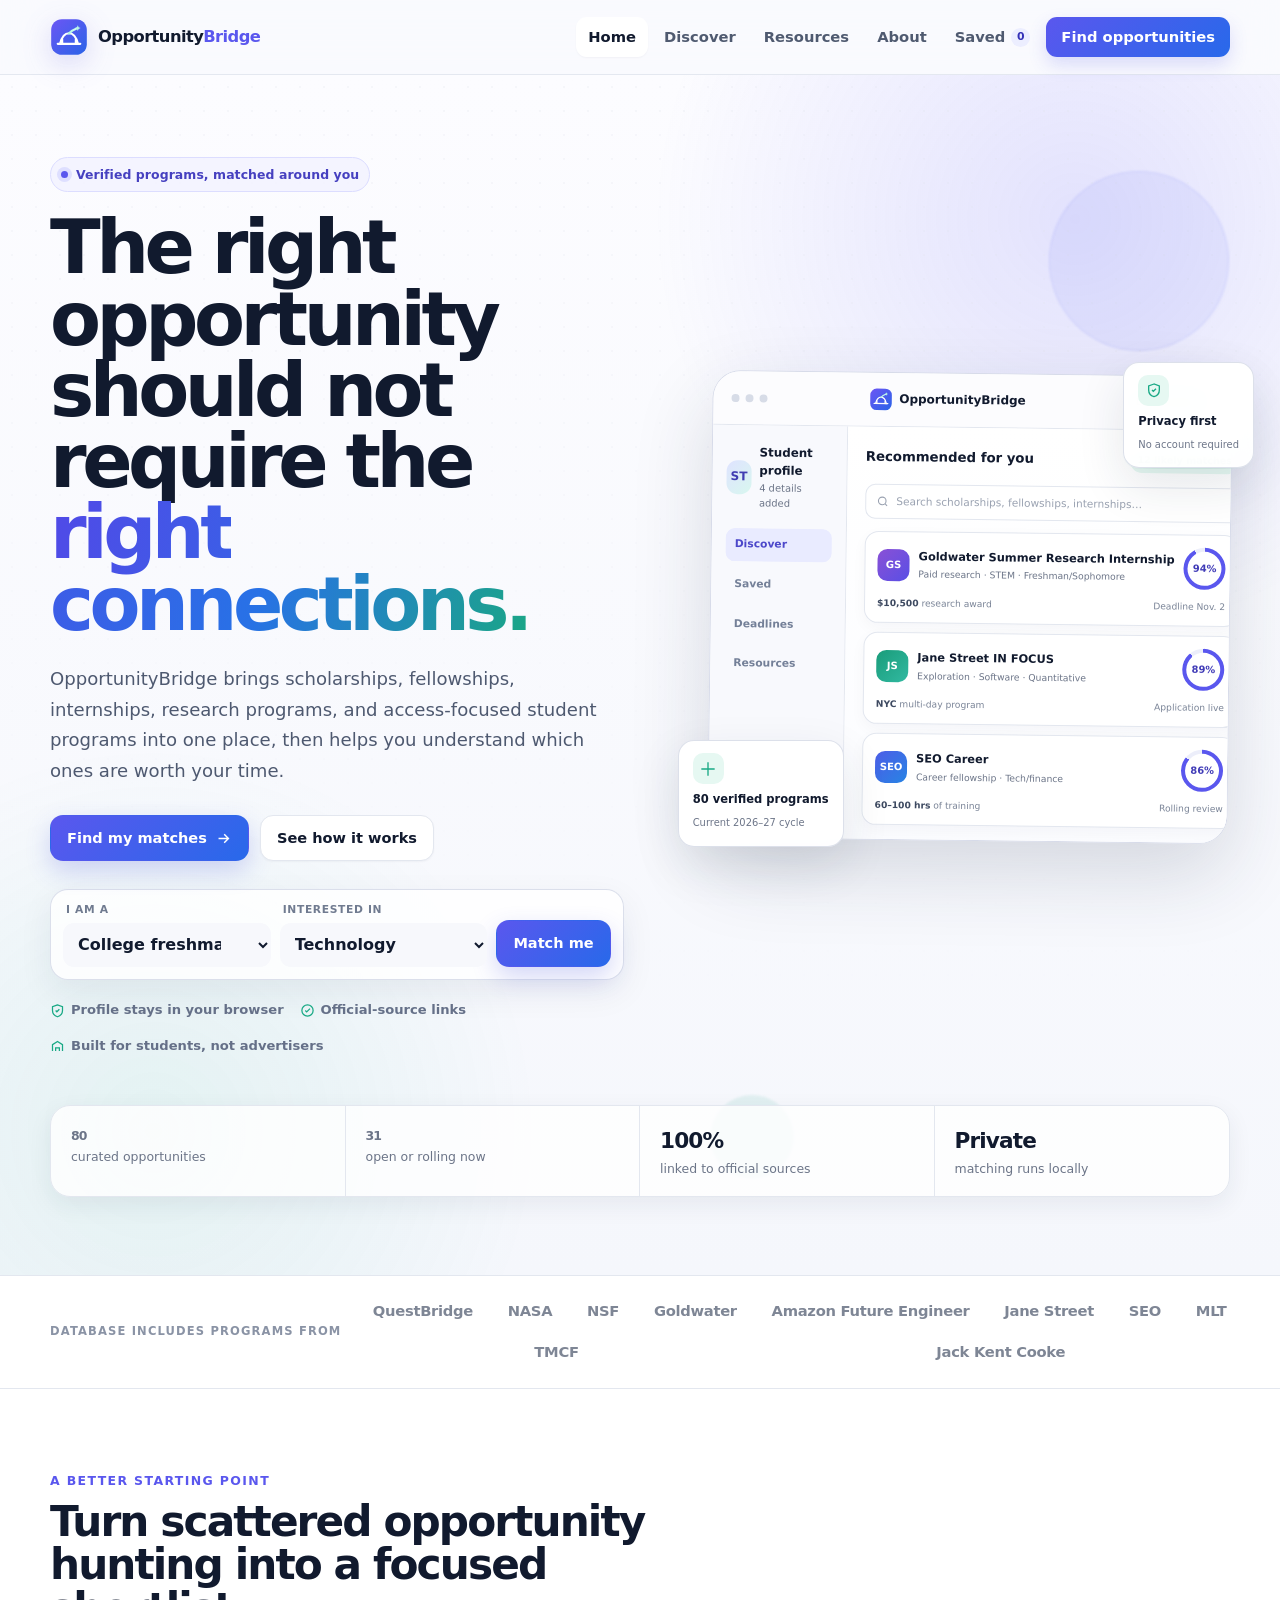
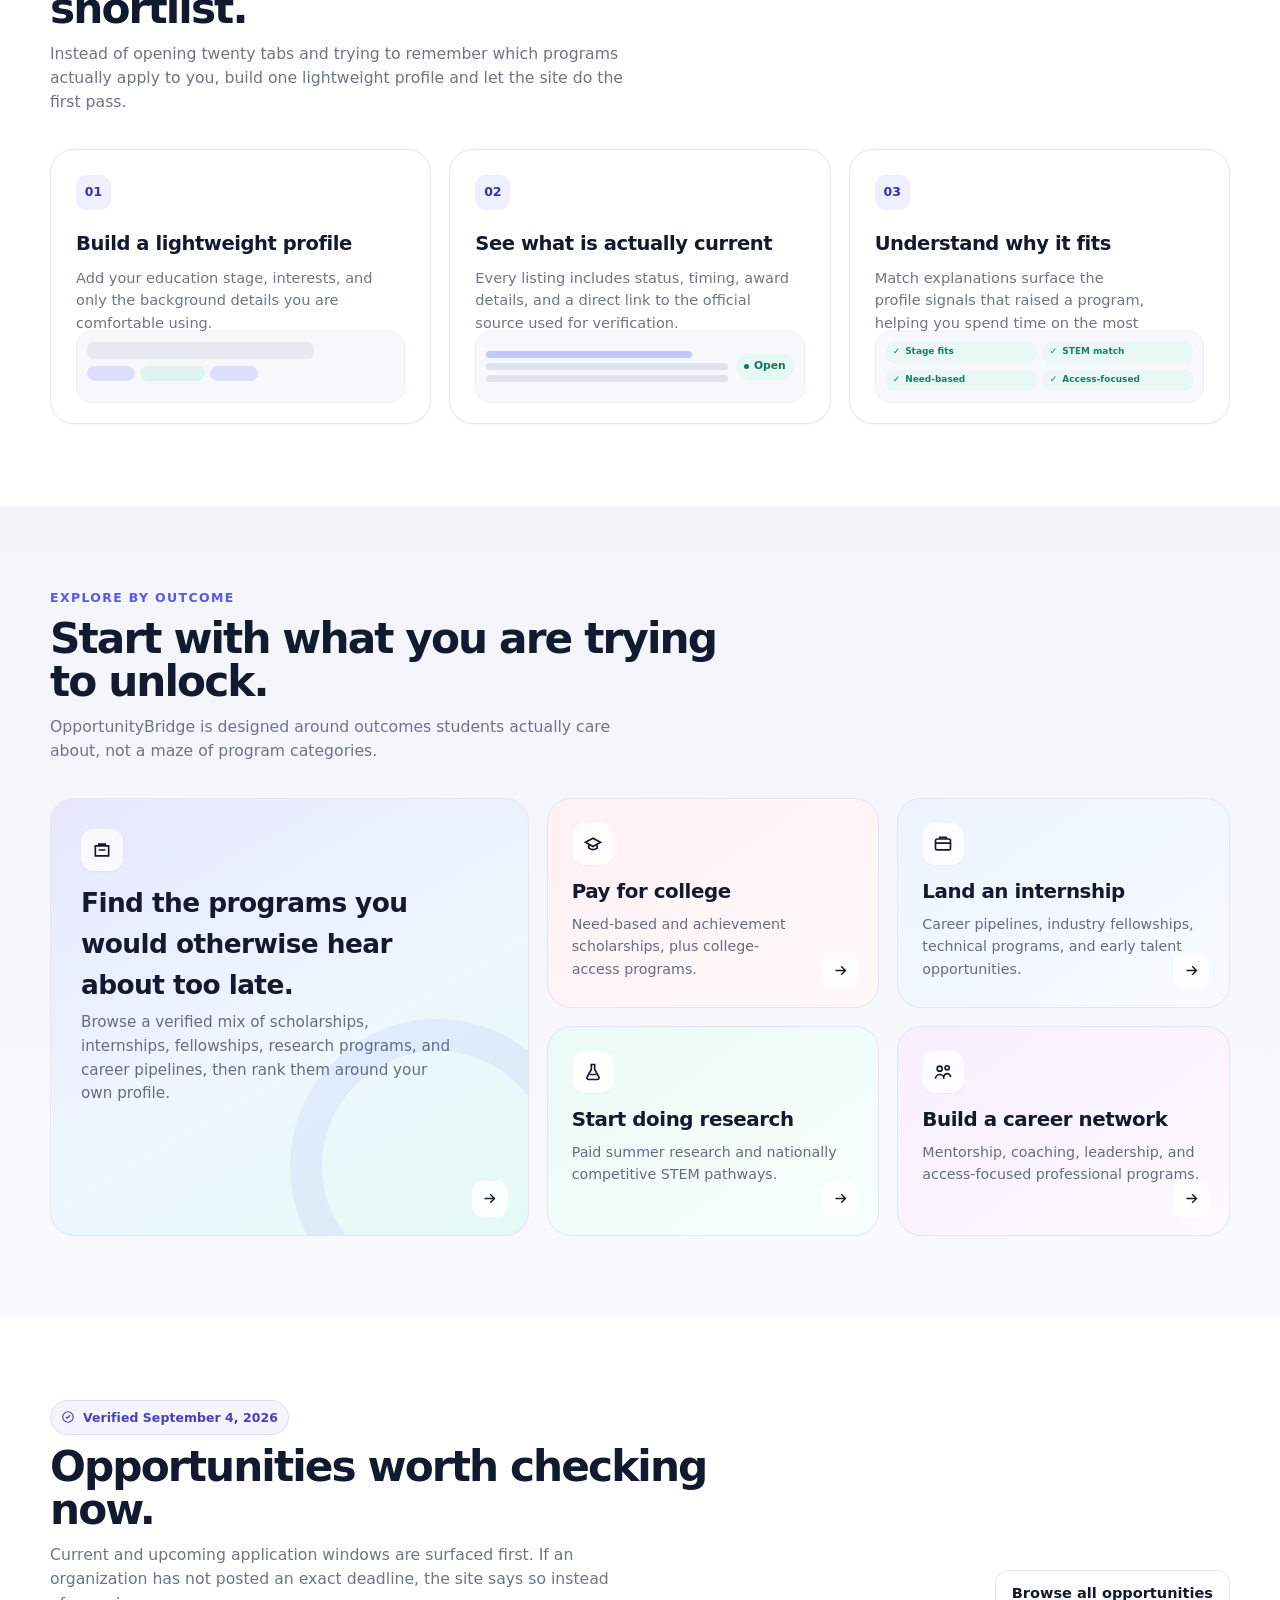
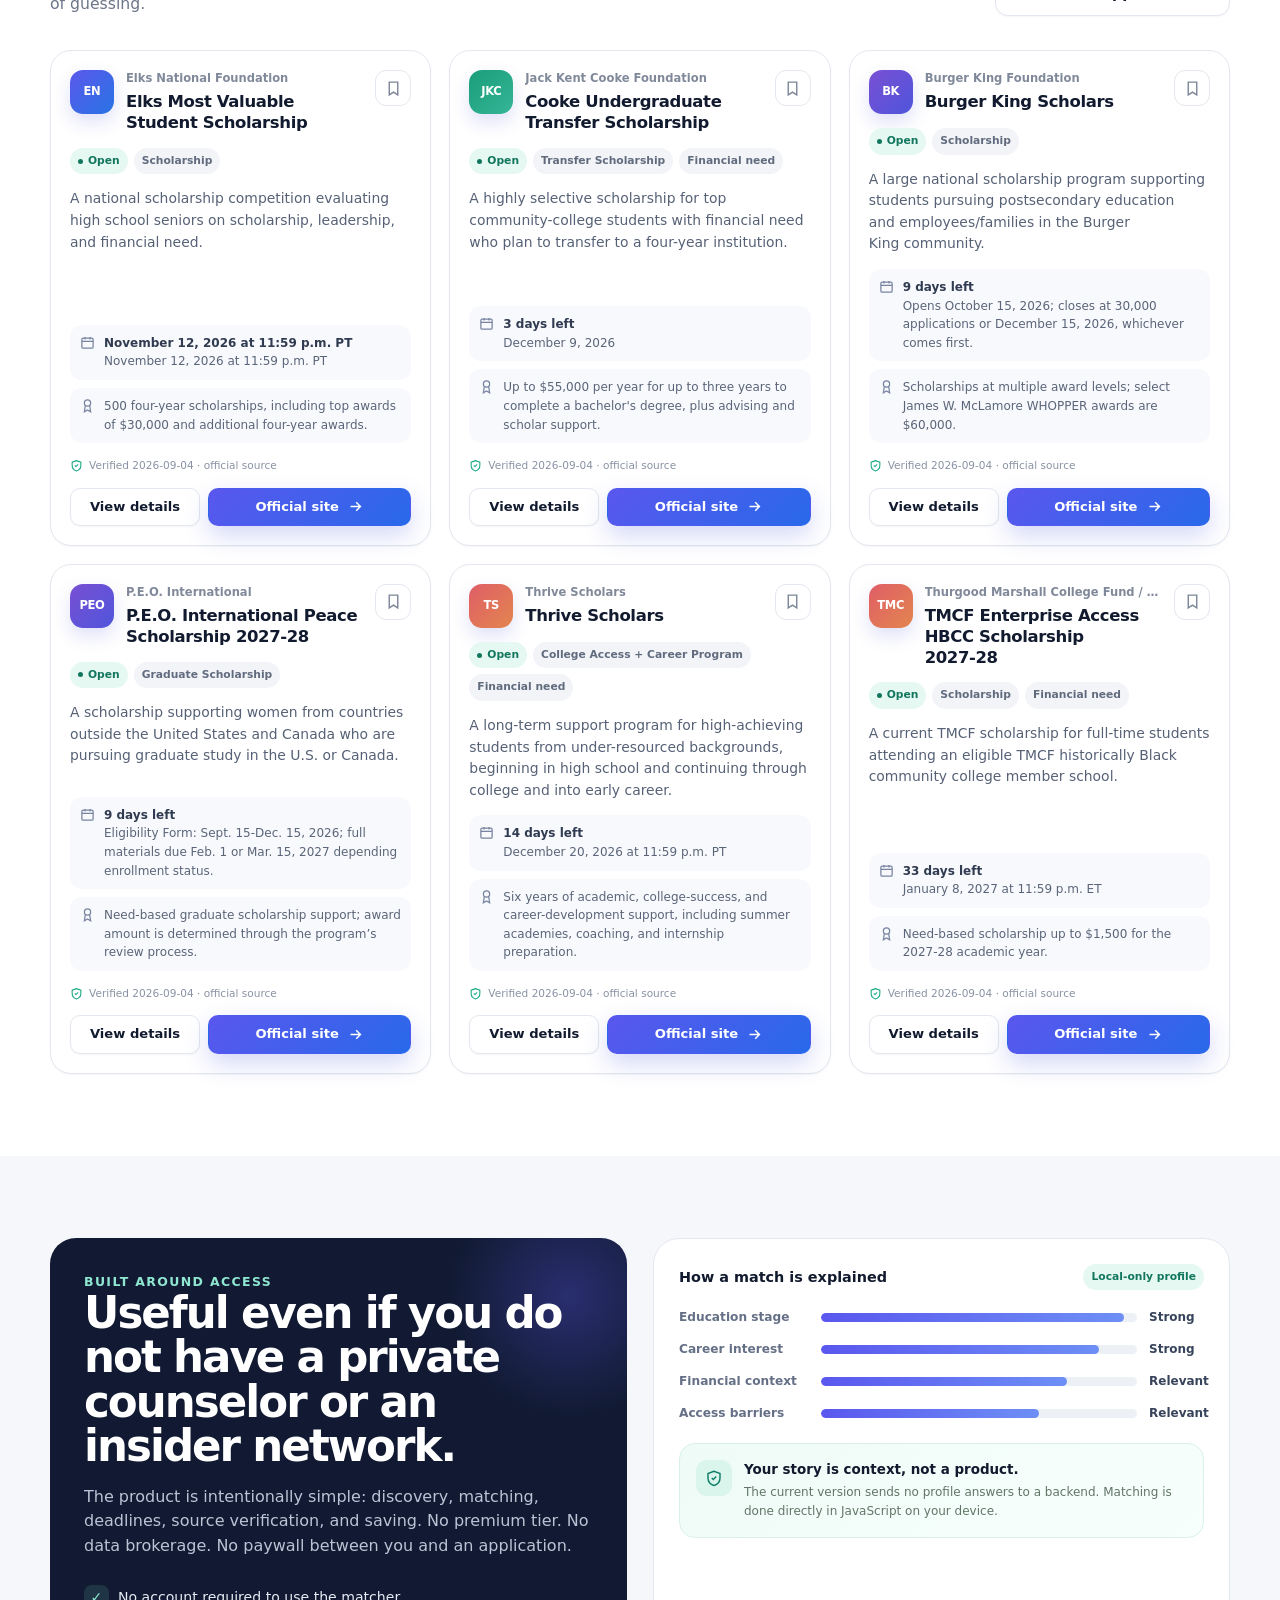
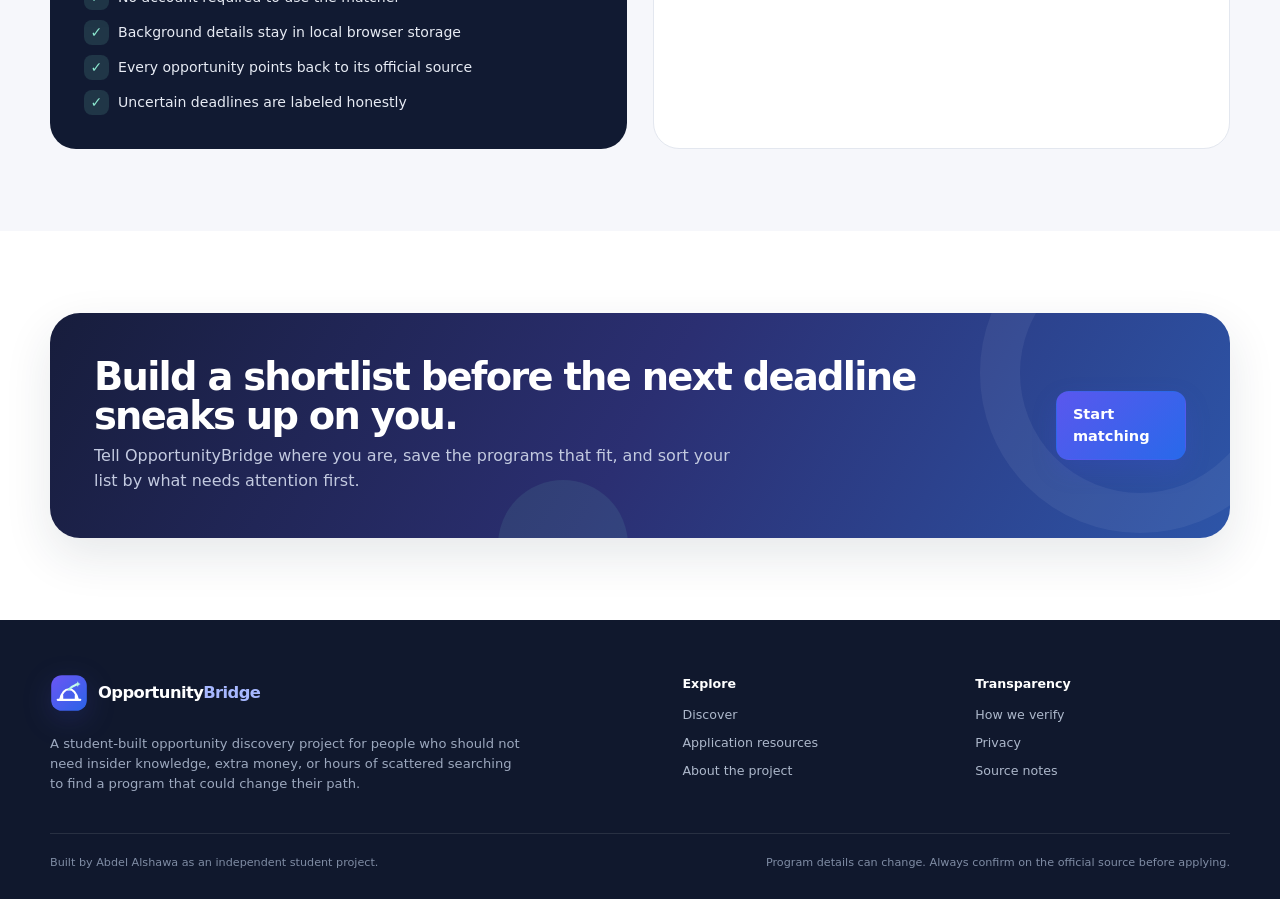
==== index.html @ 3ac4e755 "Add files via upload" ====
<!doctype html>
<html lang="en">
<head>
  <meta charset="utf-8">
  <meta name="viewport" content="width=device-width, initial-scale=1">
  <meta name="description" content="OpportunityBridge helps students discover verified scholarships, fellowships, internships, research programs, and college-access opportunities matched to their background and goals.">
  <meta name="theme-color" content="#5a57ee">
  <title>OpportunityBridge | Find opportunities that fit you</title>
  <link rel="icon" href="favicon.svg" type="image/svg+xml">
  <link rel="stylesheet" href="styles.css">
</head>
<body>
<a class="skip-link" href="#main">Skip to content</a>
<header class="site-header">
  <div class="container nav">
    <a class="brand" href="index.html" aria-label="OpportunityBridge home">
      <span class="brand-mark"><img src="logo-mark.svg" alt=""></span>
      <span class="brand-name">Opportunity<span>Bridge</span></span>
    </a>
    <button class="mobile-menu" aria-label="Open navigation" aria-expanded="false">
      <svg viewBox="0 0 24 24" fill="none" stroke="currentColor" stroke-width="2"><path d="M4 7h16M4 12h16M4 17h16"/></svg>
    </button>
    <nav class="nav-links" aria-label="Main navigation">
      <a class="active" href="index.html">Home</a>
      <a href="discover.html">Discover</a>
      <a href="resources.html">Resources</a>
      <a href="about.html">About</a>
      <a class="saved-nav" href="discover.html?saved=1">Saved <span class="saved-count" data-saved-count>0</span></a>
      <a class="nav-cta" href="discover.html">Find opportunities</a>
    </nav>
  </div>
</header>

<main id="main">
  <section class="hero">
    <span class="hero-orb one"></span><span class="hero-orb two"></span>
    <div class="container hero-grid">
      <div class="hero-copy-wrap">
        <div class="eyebrow"><span class="eyebrow-dot"></span> Verified programs, matched around you</div>
        <h1>The right opportunity should not require the <span class="gradient-text">right connections.</span></h1>
        <p class="hero-copy">OpportunityBridge brings scholarships, fellowships, internships, research programs, and access-focused student programs into one place, then helps you understand which ones are worth your time.</p>
        <div class="hero-actions">
          <a class="btn btn-primary" href="discover.html">Find my matches <svg viewBox="0 0 24 24" fill="none" stroke="currentColor" stroke-width="2"><path d="M5 12h14M13 6l6 6-6 6"/></svg></a>
          <a class="btn btn-secondary" href="#how-it-works">See how it works</a>
        </div>
        <form class="quick-match" id="quick-match-form" aria-label="Quick opportunity match">
          <div class="quick-field">
            <label for="quick-stage">I am a</label>
            <select id="quick-stage" name="stage">
              <option value="College Freshman">College freshman</option>
              <option value="High School Junior">High school junior</option>
              <option value="High School Senior">High school senior</option>
              <option value="Community College">Community college student</option>
              <option value="College Sophomore">College sophomore</option>
              <option value="College Junior">College junior</option>
            </select>
          </div>
          <div class="quick-field">
            <label for="quick-interest">Interested in</label>
            <select id="quick-interest" name="interest"><option value="Technology">Technology</option><option value="Engineering">Engineering</option><option value="Computer Science">Computer science</option><option value="Software Engineering">Software engineering</option><option value="Research">Research</option><option value="Science">Science</option><option value="Mathematics">Mathematics</option><option value="Finance">Finance</option><option value="Investment Management">Investment management</option><option value="Business">Business</option><option value="Public Service">Public service</option><option value="Study Abroad">Study abroad</option></select>
          </div>
          <button class="btn btn-primary" type="submit">Match me</button>
        </form>
        <div class="trust-line">
          <span class="trust-item"><svg viewBox="0 0 24 24" fill="none" stroke="currentColor" stroke-width="2"><path d="M12 3 4 6v6c0 5 3.4 8.7 8 10 4.6-1.3 8-5 8-10V6l-8-3Z"/><path d="m9 12 2 2 4-4"/></svg> Profile stays in your browser</span>
          <span class="trust-item"><svg viewBox="0 0 24 24" fill="none" stroke="currentColor" stroke-width="2"><circle cx="12" cy="12" r="9"/><path d="m8.5 12 2.2 2.2L16 9"/></svg> Official-source links</span>
          <span class="trust-item"><svg viewBox="0 0 24 24" fill="none" stroke="currentColor" stroke-width="2"><path d="M4 19V9l8-5 8 5v10"/><path d="M9 19v-5h6v5"/></svg> Built for students, not advertisers</span>
        </div>
      </div>

      <div class="hero-product" aria-label="OpportunityBridge interface preview">
        <div class="floating-card top">
          <div class="float-icon"><svg viewBox="0 0 24 24" fill="none" stroke="currentColor" stroke-width="2"><path d="M12 3 4 6v6c0 5 3.4 8.7 8 10 4.6-1.3 8-5 8-10V6l-8-3Z"/><path d="m9 12 2 2 4-4"/></svg></div>
          <strong>Privacy first</strong><span>No account required</span>
        </div>
        <div class="floating-card bottom">
          <div class="float-icon"><svg viewBox="0 0 24 24" fill="none" stroke="currentColor" stroke-width="2"><path d="M12 2v20M2 12h20"/></svg></div>
          <strong id="float-program-count">80 verified programs</strong><span>Current 2026–27 cycle</span>
        </div>
        <div class="product-window">
          <div class="product-bar">
            <div class="window-dots"><i></i><i></i><i></i></div>
            <div class="product-brand"><img src="logo-mark.svg" alt=""> OpportunityBridge</div>
            <span class="mock-chip">Live matcher</span>
          </div>
          <div class="product-body">
            <aside class="product-sidebar">
              <div class="mock-profile"><div class="mock-avatar">ST</div><div><strong>Student profile</strong><span>4 details added</span></div></div>
              <div class="mock-nav"><span class="active">Discover</span><span>Saved</span><span>Deadlines</span><span>Resources</span></div>
            </aside>
            <div class="mock-main">
              <div class="mock-main-head"><strong>Recommended for you</strong><span class="mock-chip">12 likely matches</span></div>
              <div class="mock-search"><svg viewBox="0 0 24 24" fill="none" stroke="currentColor" stroke-width="2"><circle cx="11" cy="11" r="7"/><path d="m20 20-4-4"/></svg> Search scholarships, fellowships, internships…</div>
              <div class="mock-card"><div class="mock-card-top"><div class="mock-logo">GS</div><div class="mock-card-copy"><strong>Goldwater Summer Research Internship</strong><span>Paid research · STEM · Freshman/Sophomore</span></div><div class="mock-score"><span>94%</span></div></div><div class="mock-meta"><span><b>$10,500</b> research award</span><span>Deadline Nov. 2</span></div></div>
              <div class="mock-card"><div class="mock-card-top"><div class="mock-logo">JS</div><div class="mock-card-copy"><strong>Jane Street IN FOCUS</strong><span>Exploration · Software · Quantitative</span></div><div class="mock-score" style="background:conic-gradient(var(--brand) 0 89%,#eceefa 89% 100%)"><span>89%</span></div></div><div class="mock-meta"><span><b>NYC</b> multi-day program</span><span>Application live</span></div></div>
              <div class="mock-card"><div class="mock-card-top"><div class="mock-logo">SEO</div><div class="mock-card-copy"><strong>SEO Career</strong><span>Career fellowship · Tech/finance</span></div><div class="mock-score" style="background:conic-gradient(var(--brand) 0 86%,#eceefa 86% 100%)"><span>86%</span></div></div><div class="mock-meta"><span><b>60–100 hrs</b> of training</span><span>Rolling review</span></div></div>
            </div>
          </div>
        </div>
      </div>
    </div>

    <div class="container stats-strip" aria-label="OpportunityBridge stats">
      <div class="stat"><strong><span id="opportunity-count">80</span></strong><span>curated opportunities</span></div>
      <div class="stat"><strong><span id="open-count">—</span></strong><span>open or rolling now</span></div>
      <div class="stat"><strong>100%</strong><span>linked to official sources</span></div>
      <div class="stat"><strong>Private</strong><span>matching runs locally</span></div>
    </div>
  </section>

  <section class="logo-strip" aria-label="Programs represented in the database">
    <div class="container logo-strip-inner">
      <div class="logo-strip-label">Database includes programs from</div>
      <div class="logo-cloud"><span>QuestBridge</span><span>NASA</span><span>NSF</span><span>Goldwater</span><span>Amazon Future Engineer</span><span>Jane Street</span><span>SEO</span><span>MLT</span><span>TMCF</span><span>Jack Kent Cooke</span></div>
    </div>
  </section>

  <section class="section white" id="how-it-works">
    <div class="container">
      <div class="section-head"><div class="section-copy"><div class="kicker">A better starting point</div><h2>Turn scattered opportunity hunting into a focused shortlist.</h2><p>Instead of opening twenty tabs and trying to remember which programs actually apply to you, build one lightweight profile and let the site do the first pass.</p></div></div>
      <div class="steps-grid">
        <article class="step-card"><div class="step-number">01</div><h3>Build a lightweight profile</h3><p>Add your education stage, interests, and only the background details you are comfortable using.</p><div class="step-visual"><div class="visual-input"></div><div class="visual-chips"><i></i><i></i><i></i></div></div></article>
        <article class="step-card"><div class="step-number">02</div><h3>See what is actually current</h3><p>Every listing includes status, timing, award details, and a direct link to the official source used for verification.</p><div class="step-visual"><div class="visual-list"><div><i></i><i></i><i></i></div><span class="pill pill-open">Open</span></div></div></article>
        <article class="step-card"><div class="step-number">03</div><h3>Understand why it fits</h3><p>Match explanations surface the profile signals that raised a program, helping you spend time on the most relevant applications.</p><div class="step-visual"><div class="visual-checks"><span>Stage fits</span><span>STEM match</span><span>Need-based</span><span>Access-focused</span></div></div></article>
      </div>
    </div>
  </section>

  <section class="section tint">
    <div class="container">
      <div class="section-head"><div class="section-copy"><div class="kicker">Explore by outcome</div><h2>Start with what you are trying to unlock.</h2><p>OpportunityBridge is designed around outcomes students actually care about, not a maze of program categories.</p></div></div>
      <div class="goal-grid">
        <a class="goal-card large" href="discover.html"><div class="goal-icon"><svg viewBox="0 0 24 24" fill="none" stroke="currentColor" stroke-width="2"><path d="M4 7h16v12H4z"/><path d="M8 7V5h8v2M8 12h8"/></svg></div><h3>Find the programs you would otherwise hear about too late.</h3><p>Browse a verified mix of scholarships, internships, fellowships, research programs, and career pipelines, then rank them around your own profile.</p><span class="mini-arrow"><svg viewBox="0 0 24 24" fill="none" stroke="currentColor" stroke-width="2"><path d="M5 12h14M13 6l6 6-6 6"/></svg></span></a>
        <a class="goal-card scholarship" href="discover.html?interest=Any"><div class="goal-icon"><svg viewBox="0 0 24 24" fill="none" stroke="currentColor" stroke-width="2"><path d="M3 10 12 5l9 5-9 5-9-5Z"/><path d="M7 13v4c3 2 7 2 10 0v-4"/></svg></div><h3>Pay for college</h3><p>Need-based and achievement scholarships, plus college-access programs.</p><span class="mini-arrow"><svg viewBox="0 0 24 24" fill="none" stroke="currentColor" stroke-width="2"><path d="M5 12h14M13 6l6 6-6 6"/></svg></span></a>
        <a class="goal-card internship" href="discover.html?interest=Technology"><div class="goal-icon"><svg viewBox="0 0 24 24" fill="none" stroke="currentColor" stroke-width="2"><rect x="3" y="6" width="18" height="13" rx="2"/><path d="M8 6V4h8v2M3 11h18"/></svg></div><h3>Land an internship</h3><p>Career pipelines, industry fellowships, technical programs, and early talent opportunities.</p><span class="mini-arrow"><svg viewBox="0 0 24 24" fill="none" stroke="currentColor" stroke-width="2"><path d="M5 12h14M13 6l6 6-6 6"/></svg></span></a>
        <a class="goal-card research" href="discover.html?interest=Research"><div class="goal-icon"><svg viewBox="0 0 24 24" fill="none" stroke="currentColor" stroke-width="2"><path d="M9 3h6M10 3v6l-5 9a2 2 0 0 0 1.8 3h10.4A2 2 0 0 0 19 18l-5-9V3"/><path d="M8 15h8"/></svg></div><h3>Start doing research</h3><p>Paid summer research and nationally competitive STEM pathways.</p><span class="mini-arrow"><svg viewBox="0 0 24 24" fill="none" stroke="currentColor" stroke-width="2"><path d="M5 12h14M13 6l6 6-6 6"/></svg></span></a>
        <a class="goal-card network" href="discover.html?interest=Business"><div class="goal-icon"><svg viewBox="0 0 24 24" fill="none" stroke="currentColor" stroke-width="2"><circle cx="8" cy="8" r="3"/><circle cx="17" cy="7" r="2.5"/><path d="M3 20a5 5 0 0 1 10 0M13 18a4 4 0 0 1 8 0"/></svg></div><h3>Build a career network</h3><p>Mentorship, coaching, leadership, and access-focused professional programs.</p><span class="mini-arrow"><svg viewBox="0 0 24 24" fill="none" stroke="currentColor" stroke-width="2"><path d="M5 12h14M13 6l6 6-6 6"/></svg></span></a>
      </div>
    </div>
  </section>

  <section class="section white">
    <div class="container">
      <div class="section-head"><div class="section-copy"><div class="eyebrow"><svg viewBox="0 0 24 24" fill="none" stroke="currentColor" stroke-width="2"><circle cx="12" cy="12" r="9"/><path d="m8.5 12 2.2 2.2L16 9"/></svg> Verified September 4, 2026</div><h2>Opportunities worth checking now.</h2><p>Current and upcoming application windows are surfaced first. If an organization has not posted an exact deadline, the site says so instead of guessing.</p></div><a class="btn btn-secondary" href="discover.html">Browse all opportunities</a></div>
      <div class="featured-grid" id="featured-opportunities"></div>
    </div>
  </section>

  <section class="section">
    <div class="container access-split">
      <div class="access-copy"><div class="kicker" style="color:#8fe6d1">Built around access</div><h2>Useful even if you do not have a private counselor or an insider network.</h2><p>The product is intentionally simple: discovery, matching, deadlines, source verification, and saving. No premium tier. No data brokerage. No paywall between you and an application.</p><div class="access-list"><span><i>✓</i> No account required to use the matcher</span><span><i>✓</i> Background details stay in local browser storage</span><span><i>✓</i> Every opportunity points back to its official source</span><span><i>✓</i> Uncertain deadlines are labeled honestly</span></div></div>
      <div class="access-visual"><div class="access-visual-head"><strong>How a match is explained</strong><span class="privacy-badge">Local-only profile</span></div><div class="match-logic"><div class="logic-row"><span>Education stage</span><div class="logic-track"><i style="width:96%"></i></div><b>Strong</b></div><div class="logic-row"><span>Career interest</span><div class="logic-track"><i style="width:88%"></i></div><b>Strong</b></div><div class="logic-row"><span>Financial context</span><div class="logic-track"><i style="width:78%"></i></div><b>Relevant</b></div><div class="logic-row"><span>Access barriers</span><div class="logic-track"><i style="width:69%"></i></div><b>Relevant</b></div></div><div class="privacy-card"><div class="privacy-icon"><svg viewBox="0 0 24 24" fill="none" stroke="currentColor" stroke-width="2"><path d="M12 3 4 6v6c0 5 3.4 8.7 8 10 4.6-1.3 8-5 8-10V6l-8-3Z"/><path d="m9 12 2 2 4-4"/></svg></div><div><strong>Your story is context, not a product.</strong><p>The current version sends no profile answers to a backend. Matching is done directly in JavaScript on your device.</p></div></div></div>
    </div>
  </section>

  <section class="section white">
    <div class="container"><div class="cta-band"><div><h2>Build a shortlist before the next deadline sneaks up on you.</h2><p>Tell OpportunityBridge where you are, save the programs that fit, and sort your list by what needs attention first.</p></div><a class="btn btn-primary" href="discover.html">Start matching</a></div></div>
  </section>
</main>

<footer class="site-footer">
  <div class="container">
    <div class="footer-grid">
      <div><a class="brand" href="index.html"><span class="brand-mark"><img src="logo-mark.svg" alt=""></span><span class="brand-name">Opportunity<span>Bridge</span></span></a><p>A student-built opportunity discovery project for people who should not need insider knowledge, extra money, or hours of scattered searching to find a program that could change their path.</p></div>
      <div class="footer-links"><strong>Explore</strong><a href="discover.html">Discover</a><a href="resources.html">Application resources</a><a href="about.html">About the project</a></div>
      <div class="footer-links"><strong>Transparency</strong><a href="about.html#verification">How we verify</a><a href="about.html#privacy">Privacy</a><a href="sources.html">Source notes</a></div>
    </div>
    <div class="footer-bottom"><span>Built by Abdel Alshawa as an independent student project.</span><span>Program details can change. Always confirm on the official source before applying.</span></div>
  </div>
</footer>

<div class="modal-backdrop" id="opportunity-modal" role="dialog" aria-modal="true" aria-label="Opportunity details"><div class="modal"><button class="modal-close" aria-label="Close details">×</button><div class="modal-content"></div></div></div>
<div class="toast" id="toast" role="status" aria-live="polite"><div class="toast-icon"><svg viewBox="0 0 24 24" fill="none" stroke="currentColor" stroke-width="2"><path d="m5 13 4 4L19 7"/></svg></div><div><strong id="toast-title">Saved</strong><span id="toast-copy">Opportunity added to your list.</span></div></div>
<script src="data.js"></script>
<script src="app.js"></script>
</body>
</html>
---- styles.css ----
:root {
  --bg: #f6f7fb;
  --bg-deep: #eef1f8;
  --surface: #ffffff;
  --surface-2: #fbfcff;
  --ink: #111a2e;
  --ink-soft: #39445b;
  --muted: #6c7588;
  --line: #e3e7ef;
  --line-strong: #d5dbe7;
  --brand: #5a57ee;
  --brand-2: #2869ea;
  --brand-dark: #3431b7;
  --brand-soft: #eeefff;
  --mint: #19a985;
  --mint-soft: #e6f8f2;
  --amber: #a96708;
  --amber-soft: #fff4dd;
  --rose: #c2415d;
  --rose-soft: #fff0f3;
  --blue-soft: #eaf2ff;
  --violet: #7a49cf;
  --violet-soft: #f3edff;
  --shadow-xs: 0 1px 2px rgba(17, 24, 39, .04);
  --shadow-sm: 0 8px 24px rgba(31, 42, 68, .07);
  --shadow-md: 0 18px 48px rgba(31, 42, 68, .11);
  --shadow-lg: 0 30px 80px rgba(31, 42, 68, .16);
  --radius-sm: 12px;
  --radius: 18px;
  --radius-lg: 26px;
  --radius-xl: 34px;
  --container: 1180px;
}

* { box-sizing: border-box; }
html { scroll-behavior: smooth; }
body {
  margin: 0;
  min-height: 100vh;
  background: var(--bg);
  color: var(--ink);
  font-family: Inter, ui-sans-serif, system-ui, -apple-system, BlinkMacSystemFont, "Segoe UI", sans-serif;
  line-height: 1.55;
  -webkit-font-smoothing: antialiased;
}
body::selection { background: #dcdcff; color: #1f1c74; }
a { color: inherit; }
button, input, select { font: inherit; }
button { cursor: pointer; }
img, svg { display: block; max-width: 100%; }
.container { width: min(var(--container), calc(100% - 40px)); margin: 0 auto; }
.muted { color: var(--muted); }

.skip-link { position: fixed; left: 14px; top: -80px; z-index: 9999; background: var(--ink); color: #fff; padding: 10px 14px; border-radius: 10px; text-decoration: none; }
.skip-link:focus { top: 14px; }

/* Header / brand */
.site-header {
  position: sticky;
  top: 0;
  z-index: 60;
  border-bottom: 1px solid rgba(224, 228, 238, .82);
  background: rgba(250, 251, 254, .82);
  backdrop-filter: blur(18px) saturate(160%);
}
.nav { min-height: 74px; display: flex; align-items: center; justify-content: space-between; gap: 22px; }
.brand { display: inline-flex; align-items: center; gap: 10px; text-decoration: none; white-space: nowrap; }
.brand-mark { width: 38px; height: 38px; flex: 0 0 auto; filter: drop-shadow(0 8px 14px rgba(75, 77, 214, .2)); }
.brand-mark img { width: 100%; height: 100%; }
.brand-name { font-weight: 850; letter-spacing: -.035em; font-size: 1.02rem; }
.brand-name span { color: var(--brand); }
.nav-links { display: flex; align-items: center; gap: 4px; }
.nav-links > a { color: #4f5a70; text-decoration: none; padding: 9px 12px; border-radius: 11px; font-size: .92rem; font-weight: 680; transition: .16s ease; }
.nav-links > a:hover, .nav-links > a.active { color: var(--ink); background: rgba(255, 255, 255, .9); box-shadow: var(--shadow-xs); }
.nav-cta { color: #fff !important; background: linear-gradient(135deg, var(--brand), var(--brand-2)) !important; box-shadow: 0 8px 18px rgba(68, 78, 226, .18) !important; padding-inline: 15px !important; }
.nav-cta:hover { transform: translateY(-1px); }
.saved-nav { display: inline-flex; align-items: center; gap: 6px; }
.saved-count { min-width: 19px; height: 19px; border-radius: 999px; display: inline-grid; place-items: center; font-size: .68rem; font-weight: 850; background: #eceeff; color: var(--brand-dark); padding: 0 5px; }
.mobile-menu { display: none; border: 1px solid var(--line); color: var(--ink); background: #fff; border-radius: 12px; width: 42px; height: 42px; place-items: center; }
.mobile-menu svg { width: 19px; }

/* Shared typography / controls */
h1, h2, h3, p { text-wrap: pretty; }
h1 { margin: 0; font-size: clamp(3rem, 5.8vw, 5.8rem); line-height: .96; letter-spacing: -.06em; }
h2 { margin: 0; font-size: clamp(2rem, 3.3vw, 3.35rem); line-height: 1.02; letter-spacing: -.045em; }
h3 { letter-spacing: -.022em; }
.eyebrow { display: inline-flex; align-items: center; gap: 8px; padding: 7px 10px; border: 1px solid #dcddff; background: rgba(243, 243, 255, .9); color: #4640c0; border-radius: 999px; font-size: .78rem; font-weight: 800; letter-spacing: .005em; }
.eyebrow svg { width: 14px; height: 14px; }
.eyebrow-dot { width: 7px; height: 7px; border-radius: 50%; background: var(--brand); box-shadow: 0 0 0 4px #dedfff; }
.kicker { font-size: .78rem; font-weight: 850; text-transform: uppercase; letter-spacing: .11em; color: var(--brand); }
.btn { min-height: 44px; border-radius: 13px; padding: 11px 16px; border: 1px solid transparent; display: inline-flex; align-items: center; justify-content: center; gap: 8px; text-decoration: none; font-weight: 780; font-size: .91rem; transition: transform .18s ease, box-shadow .18s ease, background .18s ease, border-color .18s ease; }
.btn svg { width: 17px; height: 17px; }
.btn-primary { background: linear-gradient(135deg, var(--brand), var(--brand-2)); color: #fff; box-shadow: 0 10px 24px rgba(66, 76, 220, .22); }
.btn-primary:hover { transform: translateY(-2px); box-shadow: 0 14px 28px rgba(66, 76, 220, .26); }
.btn-secondary { background: #fff; color: var(--ink); border-color: var(--line); box-shadow: var(--shadow-xs); }
.btn-secondary:hover { transform: translateY(-1px); border-color: #cdd3df; box-shadow: var(--shadow-sm); }
.btn-ghost { background: transparent; color: #4d5870; border-color: transparent; }
.btn-sm { min-height: 38px; padding: 8px 11px; border-radius: 10px; font-size: .82rem; }

/* Home hero */
.hero {
  position: relative;
  overflow: hidden;
  padding: 82px 0 78px;
  background:
    radial-gradient(circle at 84% 12%, rgba(96, 92, 244, .16), transparent 28%),
    radial-gradient(circle at 12% 88%, rgba(27, 178, 142, .09), transparent 25%),
    linear-gradient(180deg, #fcfcff 0%, #f5f7fc 100%);
}
.hero::before { content: ""; position: absolute; inset: 0; pointer-events: none; opacity: .45; background-image: radial-gradient(#dfe2eb 1px, transparent 1px); background-size: 24px 24px; mask-image: linear-gradient(to bottom, rgba(0,0,0,.55), transparent 78%); }
.hero-orb { position: absolute; border-radius: 999px; filter: blur(1px); pointer-events: none; }
.hero-orb.one { width: 180px; height: 180px; right: 4%; top: 8%; background: rgba(77, 90, 239, .07); border: 1px solid rgba(77,90,239,.11); }
.hero-orb.two { width: 84px; height: 84px; right: 38%; bottom: 8%; background: rgba(26, 169, 133, .09); }
.hero-grid { position: relative; z-index: 2; display: grid; grid-template-columns: 1.03fr .97fr; align-items: center; gap: 66px; }
.hero-copy-wrap { max-width: 700px; }
.hero h1 { margin-top: 20px; }
.hero h1 .gradient-text { background: linear-gradient(110deg, #5149e7 0%, #2871e6 58%, #1aa784 100%); -webkit-background-clip: text; background-clip: text; color: transparent; }
.hero-copy { margin: 24px 0 0; color: #4e5970; font-size: 1.13rem; line-height: 1.7; max-width: 650px; }
.hero-actions { margin-top: 28px; display: flex; flex-wrap: wrap; gap: 11px; }
.trust-line { margin-top: 20px; display: flex; flex-wrap: wrap; gap: 16px; color: #657088; font-size: .82rem; font-weight: 650; }
.trust-item { display: inline-flex; align-items: center; gap: 6px; }
.trust-item svg { width: 15px; color: var(--mint); }

.quick-match { margin-top: 28px; padding: 12px; border: 1px solid rgba(215, 220, 233, .9); border-radius: 18px; background: rgba(255,255,255,.82); box-shadow: 0 12px 34px rgba(31,42,68,.07); display: grid; grid-template-columns: 1fr 1fr auto; gap: 9px; max-width: 660px; }
.quick-field { position: relative; min-width: 0; }
.quick-field label { display: block; margin: 0 0 4px 3px; color: #707b90; font-size: .67rem; font-weight: 800; text-transform: uppercase; letter-spacing: .06em; }
.quick-field select { width: 100%; height: 44px; border: 0; outline: 0; background: #f7f8fc; color: var(--ink); border-radius: 11px; padding: 0 34px 0 11px; font-weight: 650; }
.quick-match .btn { align-self: end; min-height: 44px; }

.hero-product { position: relative; min-height: 500px; }
.product-window { position: absolute; inset: 16px 0 16px 20px; border: 1px solid rgba(213, 218, 232, .95); border-radius: 28px; background: rgba(255,255,255,.94); box-shadow: var(--shadow-lg); overflow: hidden; transform: rotate(.7deg); }
.product-bar { height: 54px; border-bottom: 1px solid var(--line); display: flex; align-items: center; justify-content: space-between; padding: 0 18px; background: #fcfcfe; }
.window-dots { display: flex; gap: 6px; }
.window-dots i { width: 8px; height: 8px; border-radius: 50%; background: #d7dce7; }
.product-brand { display: flex; align-items: center; gap: 7px; font-size: .75rem; font-weight: 850; }
.product-brand img { width: 23px; height: 23px; }
.product-body { display: grid; grid-template-columns: 135px 1fr; min-height: 430px; }
.product-sidebar { padding: 18px 14px; background: #f8f9fd; border-right: 1px solid var(--line); }
.mock-profile { display: flex; align-items: center; gap: 8px; margin-bottom: 18px; }
.mock-avatar { width: 34px; height: 34px; border-radius: 11px; display: grid; place-items: center; background: linear-gradient(135deg, #dfe3ff, #d8f7ef); color: #413db2; font-weight: 900; font-size: .75rem; }
.mock-profile strong { display: block; font-size: .74rem; }
.mock-profile span { display: block; color: var(--muted); font-size: .62rem; }
.mock-nav { display: grid; gap: 7px; }
.mock-nav span { border-radius: 9px; padding: 8px 9px; color: #748098; font-size: .67rem; font-weight: 700; }
.mock-nav span.active { background: #e9ebff; color: #4c47ca; }
.mock-main { padding: 18px; background: linear-gradient(180deg, #fff, #fbfcff); }
.mock-main-head { display: flex; justify-content: space-between; gap: 8px; align-items: center; margin-bottom: 14px; }
.mock-main-head strong { font-size: .83rem; }
.mock-chip { border-radius: 999px; padding: 5px 8px; background: var(--mint-soft); color: #14795f; font-size: .6rem; font-weight: 850; }
.mock-search { height: 35px; border: 1px solid var(--line); background: #fff; border-radius: 10px; display: flex; align-items: center; gap: 7px; color: #9aa2b1; padding: 0 10px; font-size: .66rem; margin-bottom: 12px; }
.mock-search svg { width: 13px; }
.mock-card { padding: 12px; border: 1px solid var(--line); border-radius: 14px; background: #fff; margin-bottom: 9px; box-shadow: 0 5px 15px rgba(31,42,68,.035); }
.mock-card-top { display: flex; align-items: center; gap: 9px; }
.mock-logo { width: 32px; height: 32px; border-radius: 10px; display: grid; place-items: center; font-size: .63rem; font-weight: 900; color: #fff; background: linear-gradient(135deg, #4d5de7, #2784e4); }
.mock-card:nth-of-type(3) .mock-logo { background: linear-gradient(135deg, #8a50d6, #594fe5); }
.mock-card:nth-of-type(4) .mock-logo { background: linear-gradient(135deg, #1a9c7a, #31b9a1); }
.mock-card-copy { min-width: 0; flex: 1; }
.mock-card-copy strong { display: block; font-size: .71rem; white-space: nowrap; overflow: hidden; text-overflow: ellipsis; }
.mock-card-copy span { display: block; margin-top: 2px; color: var(--muted); font-size: .58rem; }
.mock-score { width: 42px; height: 42px; border-radius: 50%; display: grid; place-items: center; font-size: .62rem; font-weight: 900; color: #403bb7; background: conic-gradient(var(--brand) 0 92%, #eceefa 92% 100%); position: relative; }
.mock-score::after { content: ""; position: absolute; inset: 4px; background: #fff; border-radius: 50%; }
.mock-score span { position: relative; z-index: 1; }
.mock-meta { display: flex; justify-content: space-between; gap: 8px; margin-top: 10px; color: #7a8497; font-size: .57rem; }
.mock-meta b { color: #3d4960; }
.floating-card { position: absolute; z-index: 4; border: 1px solid rgba(218,222,233,.92); border-radius: 16px; background: rgba(255,255,255,.96); box-shadow: var(--shadow-md); padding: 12px 14px; backdrop-filter: blur(12px); }
.floating-card.top { right: -24px; top: 5px; }
.floating-card.bottom { left: -12px; bottom: 10px; }
.floating-card .float-icon { width: 31px; height: 31px; border-radius: 10px; display: grid; place-items: center; margin-bottom: 7px; background: var(--mint-soft); color: var(--mint); }
.floating-card .float-icon svg { width: 16px; }
.floating-card strong { display: block; font-size: .72rem; }
.floating-card span { color: var(--muted); font-size: .62rem; }

.stats-strip { position: relative; z-index: 3; margin-top: 48px; display: grid; grid-template-columns: repeat(4, 1fr); border: 1px solid var(--line); border-radius: 20px; background: rgba(255,255,255,.82); overflow: hidden; box-shadow: var(--shadow-sm); }
.stat { padding: 18px 20px; border-right: 1px solid var(--line); }
.stat:last-child { border-right: 0; }
.stat strong { display: flex; align-items: center; gap: 7px; font-size: 1.35rem; letter-spacing: -.04em; }
.stat strong svg { width: 18px; color: var(--brand); }
.stat span { display: block; margin-top: 2px; color: var(--muted); font-size: .78rem; }

.logo-strip { padding: 24px 0; border-top: 1px solid var(--line); border-bottom: 1px solid var(--line); background: #fff; }
.logo-strip-inner { display: flex; align-items: center; gap: 28px; }
.logo-strip-label { flex: 0 0 auto; color: #8a93a5; font-size: .72rem; font-weight: 800; text-transform: uppercase; letter-spacing: .1em; }
.logo-cloud { display: flex; flex-wrap: wrap; align-items: center; justify-content: space-around; width: 100%; gap: 18px 28px; color: #5f687b; }
.logo-cloud span { font-size: .92rem; font-weight: 820; letter-spacing: -.02em; opacity: .8; }

/* Sections / bento */
.section { padding: 82px 0; }
.section.white { background: #fff; }
.section.tint { background: linear-gradient(180deg, #f3f5fb 0%, #f8f9fc 100%); }
.section-head { display: flex; align-items: end; justify-content: space-between; gap: 34px; margin-bottom: 34px; }
.section-head .section-copy { max-width: 690px; }
.section-head h2 { margin-top: 10px; }
.section-head p { max-width: 600px; margin: 12px 0 0; color: var(--muted); font-size: .98rem; }

.steps-grid { display: grid; grid-template-columns: repeat(3, 1fr); gap: 18px; }
.step-card { position: relative; min-height: 275px; padding: 25px; border: 1px solid var(--line); border-radius: 24px; overflow: hidden; background: #fff; box-shadow: var(--shadow-xs); }
.step-number { width: 35px; height: 35px; border-radius: 11px; display: grid; place-items: center; background: var(--brand-soft); color: var(--brand-dark); font-weight: 900; font-size: .78rem; }
.step-card h3 { margin: 19px 0 8px; font-size: 1.22rem; }
.step-card p { margin: 0; color: var(--muted); font-size: .91rem; max-width: 320px; }
.step-visual { position: absolute; left: 25px; right: 25px; bottom: 20px; height: 72px; border-radius: 15px; background: #f7f8fc; border: 1px solid #eceef4; padding: 10px; }
.visual-input { height: 17px; width: 74%; border-radius: 6px; background: #e7e9f0; margin-bottom: 7px; }
.visual-chips { display: flex; gap: 5px; }
.visual-chips i { display: block; width: 48px; height: 15px; border-radius: 999px; background: #dedfff; }
.visual-chips i:nth-child(2) { width: 65px; background: #dff4ee; }
.visual-list { display: grid; grid-template-columns: 1fr auto; align-items: center; gap: 8px; height: 100%; }
.visual-list div { display: grid; gap: 5px; }
.visual-list i { height: 7px; border-radius: 4px; background: #dfe3ec; }
.visual-list i:first-child { width: 85%; background: #bfc8ff; }
.visual-checks { display: grid; grid-template-columns: repeat(2, 1fr); gap: 7px; }
.visual-checks span { min-height: 21px; border-radius: 8px; background: #e9f8f3; color: #188168; display: flex; align-items: center; gap: 5px; padding: 0 7px; font-size: .56rem; font-weight: 800; }
.visual-checks span::before { content: "✓"; }

.goal-grid { display: grid; grid-template-columns: 1.18fr .82fr .82fr; grid-template-rows: 210px 210px; gap: 18px; }
.goal-card { position: relative; border-radius: 24px; overflow: hidden; padding: 24px; text-decoration: none; border: 1px solid var(--line); transition: transform .18s ease, box-shadow .18s ease; }
.goal-card:hover { transform: translateY(-3px); box-shadow: var(--shadow-md); }
.goal-card h3 { margin: 12px 0 6px; font-size: 1.24rem; }
.goal-card p { margin: 0; max-width: 370px; color: #626d82; font-size: .89rem; }
.goal-card .goal-icon { width: 42px; height: 42px; display: grid; place-items: center; border-radius: 13px; background: rgba(255,255,255,.75); box-shadow: var(--shadow-xs); }
.goal-card .goal-icon svg { width: 20px; }
.goal-card .mini-arrow { position: absolute; right: 20px; bottom: 18px; width: 36px; height: 36px; border-radius: 11px; display: grid; place-items: center; background: rgba(255,255,255,.82); }
.goal-card .mini-arrow svg { width: 17px; }
.goal-card.large { grid-row: span 2; padding: 30px; background: linear-gradient(150deg, #e6e7ff, #eef7ff 55%, #e4faf4); }
.goal-card.large h3 { font-size: 1.65rem; max-width: 330px; }
.goal-card.large p { font-size: .95rem; }
.goal-card.large::after { content: ""; position: absolute; width: 230px; height: 230px; border-radius: 50%; border: 32px solid rgba(84, 83, 235, .08); right: -56px; bottom: -78px; }
.goal-card.scholarship { background: linear-gradient(145deg, #fff1f4, #fff8f8); }
.goal-card.internship { background: linear-gradient(145deg, #edf4ff, #f7fbff); }
.goal-card.research { background: linear-gradient(145deg, #ecfaf5, #f7fffc); }
.goal-card.network { background: linear-gradient(145deg, #f7efff, #fcf9ff); }

.featured-grid { display: grid; grid-template-columns: repeat(3, minmax(0, 1fr)); gap: 18px; }
.opportunity-card { position: relative; display: flex; flex-direction: column; min-width: 0; gap: 14px; border: 1px solid var(--line); border-radius: 21px; padding: 19px; background: #fff; box-shadow: var(--shadow-xs); transition: transform .18s ease, box-shadow .18s ease, border-color .18s ease; }
.opportunity-card:hover { transform: translateY(-3px); border-color: #d2d7e5; box-shadow: var(--shadow-md); }
.card-top { display: flex; align-items: flex-start; gap: 12px; }
.org-avatar { width: 44px; height: 44px; border-radius: 13px; flex: 0 0 auto; display: grid; place-items: center; color: #fff; font-size: .72rem; font-weight: 900; letter-spacing: -.03em; background: linear-gradient(135deg, #5b58eb, #2874e5); box-shadow: 0 8px 18px rgba(67, 77, 213, .17); }
.org-avatar.tone-1 { background: linear-gradient(135deg, #1a9d7a, #35b697); }
.org-avatar.tone-2 { background: linear-gradient(135deg, #7950d4, #4f55db); }
.org-avatar.tone-3 { background: linear-gradient(135deg, #e05d66, #e2864f); }
.org-avatar.tone-4 { background: linear-gradient(135deg, #2759c8, #2690d9); }
.card-title-wrap { min-width: 0; flex: 1; }
.org { color: #80899a; font-size: .72rem; font-weight: 720; margin-bottom: 4px; white-space: nowrap; overflow: hidden; text-overflow: ellipsis; }
.opportunity-card h3 { margin: 0; font-size: 1.03rem; line-height: 1.27; }
.bookmark { width: 36px; height: 36px; border-radius: 11px; border: 1px solid var(--line); background: #fff; color: #7d8798; display: grid; place-items: center; flex: 0 0 auto; transition: .16s ease; }
.bookmark svg { width: 17px; }
.bookmark:hover, .bookmark.saved { color: var(--brand); border-color: #c9caff; background: var(--brand-soft); }
.card-status-row { display: flex; align-items: center; justify-content: space-between; gap: 10px; }
.card-tags { display: flex; flex-wrap: wrap; gap: 6px; min-width: 0; }
.pill, .tag, .match-badge { display: inline-flex; align-items: center; border-radius: 999px; font-size: .67rem; font-weight: 800; white-space: nowrap; }
.pill { padding: 5px 8px; }
.pill::before { content: ""; width: 5px; height: 5px; border-radius: 50%; margin-right: 5px; background: currentColor; }
.pill-open { color: #12765d; background: var(--mint-soft); }
.pill-upcoming { color: #916006; background: var(--amber-soft); }
.pill-rolling { color: #6d42ba; background: var(--violet-soft); }
.pill-closed { color: #757d8d; background: #f0f2f6; }
.tag { color: #616b7e; background: #f2f4f8; padding: 5px 8px; }
.match-badge { color: #443fc3; background: #eceeff; padding: 5px 8px; }
.match-ring { width: 49px; height: 49px; border-radius: 50%; flex: 0 0 auto; display: grid; place-items: center; background: conic-gradient(var(--brand) calc(var(--match) * 1%), #e9ebf2 0); position: relative; }
.match-ring::after { content: ""; position: absolute; inset: 5px; border-radius: 50%; background: #fff; }
.match-ring span { position: relative; z-index: 1; font-size: .65rem; font-weight: 900; color: #3935a9; }
.card-summary { margin: 0; color: #566176; font-size: .87rem; line-height: 1.55; }
.match-reasons { border: 1px solid #e8ebf1; background: #f9fafc; border-radius: 13px; padding: 10px 11px; }
.match-reasons strong { display: block; margin-bottom: 6px; font-size: .72rem; }
.reason-list { display: flex; flex-wrap: wrap; gap: 5px 10px; }
.reason { color: #5f697c; font-size: .68rem; }
.reason::before { content: "✓"; margin-right: 4px; color: var(--mint); font-weight: 900; }
.card-meta { display: grid; grid-template-columns: 1fr; gap: 8px; margin-top: auto; }
.meta-box { display: flex; align-items: flex-start; gap: 9px; border-radius: 12px; background: #f8f9fc; padding: 9px 10px; color: #5a6579; font-size: .75rem; }
.meta-box svg { width: 15px; height: 15px; margin-top: 1px; flex: 0 0 auto; color: #7783a0; }
.meta-box strong { color: #303b51; }
.verification-line { display: flex; align-items: center; gap: 6px; color: #8992a3; font-size: .66rem; }
.verification-line svg { width: 13px; color: var(--mint); }
.card-actions { display: grid; grid-template-columns: .78fr 1.22fr; gap: 8px; }

.access-split { display: grid; grid-template-columns: 1fr 1fr; gap: 26px; align-items: stretch; }
.access-copy { border-radius: 26px; padding: 34px; background: #111a32; color: #fff; overflow: hidden; position: relative; }
.access-copy::after { content: ""; position: absolute; width: 260px; height: 260px; border-radius: 50%; background: radial-gradient(circle, rgba(93,88,239,.32), transparent 66%); right: -72px; top: -72px; }
.access-copy h2 { position: relative; z-index: 1; font-size: clamp(2rem, 3.4vw, 3.1rem); }
.access-copy p { position: relative; z-index: 1; margin: 16px 0 0; color: #bbc4d5; max-width: 530px; }
.access-list { position: relative; z-index: 1; margin-top: 26px; display: grid; gap: 10px; }
.access-list span { display: flex; align-items: center; gap: 9px; color: #e7ebf4; font-size: .88rem; }
.access-list i { width: 25px; height: 25px; border-radius: 8px; display: grid; place-items: center; background: rgba(134, 239, 206, .13); color: #8be7ce; font-style: normal; font-weight: 900; }
.access-visual { border: 1px solid var(--line); border-radius: 26px; background: #fff; padding: 25px; overflow: hidden; }
.access-visual-head { display: flex; align-items: center; justify-content: space-between; gap: 10px; margin-bottom: 18px; }
.access-visual-head strong { font-size: .9rem; }
.privacy-badge { font-size: .67rem; font-weight: 850; color: #12775e; background: var(--mint-soft); border-radius: 999px; padding: 5px 8px; }
.match-logic { display: grid; gap: 13px; }
.logic-row { display: grid; grid-template-columns: 130px 1fr 55px; align-items: center; gap: 12px; }
.logic-row span { color: #657087; font-size: .76rem; font-weight: 700; }
.logic-track { height: 9px; border-radius: 999px; background: #edf0f5; overflow: hidden; }
.logic-track i { display: block; height: 100%; border-radius: inherit; background: linear-gradient(90deg, var(--brand), #6d8ff5); }
.logic-row b { font-size: .75rem; color: #38445b; }
.privacy-card { margin-top: 20px; border-radius: 16px; padding: 16px; background: linear-gradient(135deg, #effbf7, #f7fffc); border: 1px solid #d9f1e9; display: flex; gap: 12px; align-items: flex-start; }
.privacy-card .privacy-icon { width: 36px; height: 36px; border-radius: 11px; display: grid; place-items: center; background: #daf5eb; color: #13816a; flex: 0 0 auto; }
.privacy-card svg { width: 18px; }
.privacy-card strong { display: block; font-size: .84rem; }
.privacy-card p { margin: 3px 0 0; color: #627568; font-size: .75rem; }

.cta-band { position: relative; overflow: hidden; border-radius: 30px; padding: 44px; display: flex; align-items: center; justify-content: space-between; gap: 28px; color: #fff; background: linear-gradient(120deg, #171d3c 0%, #2b2f72 50%, #2d55a8 100%); box-shadow: var(--shadow-md); }
.cta-band::before { content: ""; position: absolute; width: 240px; height: 240px; border-radius: 50%; border: 40px solid rgba(255,255,255,.06); right: -70px; top: -100px; }
.cta-band::after { content: ""; position: absolute; width: 130px; height: 130px; border-radius: 50%; background: rgba(132, 239, 208, .09); left: 38%; bottom: -72px; }
.cta-band > * { position: relative; z-index: 1; }
.cta-band h2 { font-size: clamp(1.7rem, 3vw, 2.5rem); }
.cta-band p { margin: 9px 0 0; color: #c3cae0; max-width: 650px; }

/* Page heroes */
.page-hero { position: relative; overflow: hidden; padding: 66px 0 48px; border-bottom: 1px solid var(--line); background: linear-gradient(180deg, #fff, #f7f8fc); }
.page-hero::after { content: ""; position: absolute; width: 440px; height: 440px; border-radius: 50%; right: -150px; top: -250px; background: radial-gradient(circle, rgba(92,87,238,.12), transparent 66%); }
.page-hero-grid { position: relative; z-index: 2; display: grid; grid-template-columns: 1.1fr .9fr; gap: 50px; align-items: center; }
.page-hero h1 { margin-top: 15px; font-size: clamp(2.7rem, 4.7vw, 4.7rem); }
.page-hero p { color: var(--muted); font-size: 1.02rem; max-width: 760px; margin: 15px 0 0; }
.privacy-note { display: inline-flex; align-items: center; gap: 7px; margin-top: 15px; color: #5b687b; font-size: .8rem; font-weight: 650; }
.privacy-note svg { width: 15px; color: var(--mint); }
.hero-side-panel { border: 1px solid var(--line); border-radius: 22px; padding: 20px; background: rgba(255,255,255,.86); box-shadow: var(--shadow-sm); }
.side-panel-title { font-size: .78rem; font-weight: 850; color: #657087; text-transform: uppercase; letter-spacing: .08em; }
.side-metric-grid { margin-top: 13px; display: grid; grid-template-columns: repeat(2, 1fr); gap: 9px; }
.side-metric { border-radius: 14px; background: #f7f8fc; padding: 13px; }
.side-metric strong { display: block; font-size: 1.15rem; letter-spacing: -.04em; }
.side-metric span { color: var(--muted); font-size: .69rem; }

/* Discover */
.discover-shell { padding: 28px 0 76px; }
.discover-wrap { display: grid; grid-template-columns: 315px minmax(0, 1fr); gap: 22px; align-items: start; }
.filter-panel { position: sticky; top: 94px; border: 1px solid var(--line); border-radius: 22px; background: #fff; box-shadow: var(--shadow-sm); overflow: hidden; }
.filter-head { padding: 19px 19px 15px; border-bottom: 1px solid var(--line); background: linear-gradient(145deg, #f9f9ff, #f9fcff); }
.filter-title-row { display: flex; align-items: center; justify-content: space-between; gap: 10px; }
.filter-head h2 { margin: 0; font-size: 1.02rem; }
.profile-progress { width: 48px; height: 48px; border-radius: 50%; display: grid; place-items: center; background: conic-gradient(var(--brand) calc(var(--progress, 0) * 1%), #e9ebf2 0); position: relative; }
.profile-progress::after { content: ""; position: absolute; inset: 5px; background: #fff; border-radius: 50%; }
.profile-progress span { position: relative; z-index: 1; color: #4b46c4; font-weight: 900; font-size: .66rem; }
.filter-head p { margin: 8px 0 0; color: var(--muted); font-size: .78rem; }
.filter-body { padding: 18px; }
.field { margin-bottom: 17px; }
.field label, .field legend { display: block; color: #3e495d; font-size: .76rem; font-weight: 820; margin-bottom: 7px; }
.field select, .field input[type="text"] { width: 100%; height: 42px; border: 1px solid var(--line-strong); border-radius: 11px; background: #fff; color: var(--ink); padding: 0 10px; outline: none; }
.field select:focus, .field input:focus, .search-control:focus { border-color: #aaa8ff; box-shadow: 0 0 0 3px rgba(90,87,238,.1); }
.check-list { display: grid; gap: 8px; }
.check { display: flex !important; align-items: flex-start; gap: 8px; color: #576277 !important; font-size: .78rem !important; font-weight: 580 !important; margin: 0 !important; }
.check input { margin-top: 3px; accent-color: var(--brand); }
.sensitive-note { margin-top: 8px; border-radius: 11px; padding: 9px 10px; background: #f7f8fb; color: #7a8495; font-size: .68rem; }
.filter-actions { display: grid; gap: 8px; padding-top: 3px; }
.results-area { min-width: 0; }
.results-toolbar { display: grid; gap: 12px; padding: 16px; border: 1px solid var(--line); border-radius: 20px; background: #fff; box-shadow: var(--shadow-xs); margin-bottom: 14px; }
.toolbar-top { display: flex; align-items: center; justify-content: space-between; gap: 14px; }
.results-count strong { font-size: 1rem; }
.results-count span { display: block; color: var(--muted); font-size: .74rem; margin-top: 2px; }
.toolbar-controls { display: flex; align-items: center; flex-wrap: wrap; gap: 8px; }
.search-wrap { position: relative; flex: 1; min-width: 220px; }
.search-wrap svg { position: absolute; left: 11px; top: 50%; transform: translateY(-50%); width: 15px; color: #8791a3; pointer-events: none; }
.search-control { width: 100%; height: 40px; border: 1px solid var(--line); border-radius: 11px; padding: 0 11px 0 34px; outline: 0; color: var(--ink); background: #fbfcfe; }
.toolbar-controls select { height: 40px; border: 1px solid var(--line); border-radius: 11px; padding: 0 29px 0 10px; background: #fff; color: #4f5b70; font-size: .79rem; font-weight: 650; }
.toggle-button { min-height: 40px; border: 1px solid var(--line); border-radius: 11px; padding: 0 11px; background: #fff; color: #5c677a; font-size: .78rem; font-weight: 720; display: inline-flex; align-items: center; gap: 6px; }
.toggle-button.active { color: #4640bd; background: var(--brand-soft); border-color: #d0d1ff; }
.mobile-filter-button { display: none; }
.profile-summary { display: flex; flex-wrap: wrap; gap: 7px; min-height: 0; }
.profile-summary:empty { display: none; }
.profile-chip { border-radius: 999px; background: #f3f4f8; color: #626d80; padding: 5px 8px; font-size: .69rem; font-weight: 700; }
.results-note { display: flex; align-items: flex-start; gap: 9px; border: 1px solid #f2dfaa; background: #fff8e8; color: #755714; border-radius: 14px; padding: 11px 12px; font-size: .75rem; margin-bottom: 14px; }
.results-note svg { width: 16px; flex: 0 0 auto; margin-top: 1px; }
.results-grid { display: grid; grid-template-columns: repeat(2, minmax(0, 1fr)); gap: 16px; }
.empty-state { grid-column: 1 / -1; border: 1px dashed #cdd3df; background: #fff; border-radius: 21px; padding: 55px 28px; text-align: center; color: var(--muted); }
.empty-illustration { width: 66px; height: 66px; border-radius: 20px; margin: 0 auto 15px; display: grid; place-items: center; background: var(--brand-soft); color: var(--brand); }
.empty-illustration svg { width: 28px; }
.empty-state h3 { margin: 0 0 7px; color: var(--ink); }

/* Modal */
.modal-backdrop { position: fixed; inset: 0; z-index: 100; display: none; place-items: center; padding: 20px; overflow: auto; background: rgba(15, 21, 41, .54); backdrop-filter: blur(5px); }
.modal-backdrop.open { display: grid; }
.modal { width: min(760px, 100%); max-height: min(88vh, 850px); overflow: auto; position: relative; border-radius: 25px; background: #fff; box-shadow: 0 30px 90px rgba(8, 13, 29, .28); }
.modal-close { position: sticky; float: right; top: 15px; margin: 15px 15px 0 0; z-index: 2; width: 37px; height: 37px; border-radius: 11px; border: 1px solid var(--line); background: rgba(255,255,255,.95); color: #697286; font-size: 1.1rem; }
.modal-content { padding: 25px; }
.modal-title-row { display: flex; gap: 13px; align-items: flex-start; padding-right: 38px; }
.modal-title-row .org-avatar { width: 52px; height: 52px; border-radius: 15px; }
.modal h2 { margin: 3px 0 2px; font-size: 1.7rem; line-height: 1.14; }
.modal-lead { color: #566176; }
.modal-grid { display: grid; grid-template-columns: 1fr 1fr; gap: 12px; margin-top: 18px; }
.modal-section { border: 1px solid var(--line); border-radius: 15px; padding: 14px; background: #fbfcfe; }
.modal-section.full { grid-column: 1 / -1; }
.modal-section h3 { margin: 0 0 7px; font-size: .79rem; text-transform: uppercase; letter-spacing: .06em; color: #687286; }
.modal-section p { margin: 0; color: #505b70; font-size: .84rem; }
.modal ul { margin: 6px 0 0; padding-left: 18px; color: #505b70; font-size: .84rem; }
.modal li { margin: 5px 0; }
.modal-footer { position: sticky; bottom: -25px; margin: 20px -25px -25px; padding: 15px 25px; border-top: 1px solid var(--line); background: rgba(255,255,255,.95); backdrop-filter: blur(10px); display: flex; gap: 9px; justify-content: flex-end; }

/* Resources */
.resource-hero-visual { display: grid; grid-template-columns: 1fr 1fr; gap: 10px; }
.mini-tool { min-height: 110px; border: 1px solid var(--line); border-radius: 17px; background: #fff; padding: 14px; box-shadow: var(--shadow-xs); }
.mini-tool.wide { grid-column: 1 / -1; min-height: 90px; background: linear-gradient(135deg, #edefff, #f8f9ff); }
.mini-tool .tool-icon { width: 31px; height: 31px; border-radius: 10px; display: grid; place-items: center; background: var(--brand-soft); color: var(--brand); }
.mini-tool svg { width: 16px; }
.mini-tool strong { display: block; margin-top: 10px; font-size: .79rem; }
.mini-tool span { color: var(--muted); font-size: .65rem; }
.toolkit-grid { display: grid; grid-template-columns: 1.05fr .95fr; gap: 18px; }
.toolkit-card { border: 1px solid var(--line); border-radius: 24px; padding: 25px; background: #fff; }
.toolkit-card h3 { margin: 0 0 8px; font-size: 1.25rem; }
.toolkit-card > p { margin: 0 0 17px; color: var(--muted); font-size: .9rem; }
.checklist { display: grid; gap: 9px; }
.checklist-item { display: flex; align-items: flex-start; gap: 10px; padding: 11px 12px; border-radius: 13px; background: #f8f9fc; }
.checklist-icon { width: 25px; height: 25px; flex: 0 0 auto; display: grid; place-items: center; border-radius: 8px; background: var(--mint-soft); color: var(--mint); font-weight: 900; font-size: .72rem; }
.checklist-item strong { display: block; font-size: .79rem; }
.checklist-item span { display: block; margin-top: 2px; color: var(--muted); font-size: .69rem; }
.story-bank { display: grid; grid-template-columns: 1fr 1fr; gap: 8px; }
.story-card { min-height: 105px; border-radius: 15px; padding: 14px; background: #f8f9fc; border: 1px solid #eef0f4; }
.story-card b { display: block; font-size: .77rem; }
.story-card span { color: var(--muted); font-size: .67rem; }
.timeline { display: grid; grid-template-columns: repeat(4, 1fr); gap: 0; margin-top: 24px; }
.timeline-step { position: relative; padding: 34px 14px 14px 0; border-top: 2px solid #dedff0; }
.timeline-step::before { content: ""; position: absolute; top: -7px; left: 0; width: 12px; height: 12px; border-radius: 50%; background: var(--brand); box-shadow: 0 0 0 5px #eeefff; }
.timeline-step strong { display: block; font-size: .78rem; }
.timeline-step span { display: block; margin-top: 4px; color: var(--muted); font-size: .68rem; }
.resource-list { display: grid; gap: 11px; }
.resource-item { display: flex; align-items: center; justify-content: space-between; gap: 20px; border: 1px solid var(--line); border-radius: 16px; padding: 15px 16px; background: #fff; transition: .16s ease; }
.resource-item:hover { border-color: #d1d6e2; box-shadow: var(--shadow-sm); }
.resource-item h3 { margin: 0 0 4px; font-size: .91rem; }
.resource-item p { margin: 0; color: var(--muted); font-size: .75rem; }
.resource-icon { width: 38px; height: 38px; border-radius: 12px; flex: 0 0 auto; display: grid; place-items: center; background: #f1f3f8; color: #59657a; font-weight: 900; font-size: .7rem; }
.resource-copy { display: flex; align-items: center; gap: 12px; min-width: 0; }

/* About / methods */
.story-layout { display: grid; grid-template-columns: .88fr 1.12fr; gap: 36px; align-items: start; }
.story-visual { position: sticky; top: 100px; border-radius: 28px; overflow: hidden; min-height: 390px; background: linear-gradient(145deg, #1a2240, #3f3e99 62%, #347aa0); padding: 30px; color: #fff; }
.bridge-art { position: absolute; inset: auto 0 0; height: 240px; opacity: .95; }
.story-visual h3 { margin: 0; font-size: 1.45rem; max-width: 330px; }
.story-visual p { color: #c5cde0; font-size: .86rem; max-width: 340px; }
.story-visual .quote-chip { display: inline-flex; margin-top: 14px; border-radius: 999px; padding: 7px 10px; background: rgba(255,255,255,.1); font-size: .7rem; font-weight: 800; }
.story-copy { padding: 7px 0; }
.story-copy h2 { margin-bottom: 18px; }
.story-copy p { color: #505b70; font-size: 1.01rem; line-height: 1.78; }
.principles-grid { display: grid; grid-template-columns: repeat(4, 1fr); gap: 14px; }
.principle-card { border: 1px solid var(--line); border-radius: 19px; background: #fff; padding: 20px; }
.principle-icon { width: 39px; height: 39px; border-radius: 12px; display: grid; place-items: center; background: var(--brand-soft); color: var(--brand); margin-bottom: 15px; }
.principle-icon svg { width: 19px; }
.principle-card strong { font-size: .88rem; }
.principle-card p { margin: 6px 0 0; color: var(--muted); font-size: .76rem; }
.method-grid { display: grid; grid-template-columns: repeat(3, 1fr); gap: 16px; counter-reset: methods; }
.method-card { position: relative; border: 1px solid var(--line); border-radius: 21px; background: #fff; padding: 23px; overflow: hidden; }
.method-card::before { counter-increment: methods; content: "0" counter(methods); position: absolute; right: 16px; top: 12px; color: #e6e8ef; font-size: 2.7rem; line-height: 1; font-weight: 900; letter-spacing: -.08em; }
.method-card strong { position: relative; display: block; margin-bottom: 7px; font-size: .91rem; }
.method-card p { position: relative; margin: 0; color: var(--muted); font-size: .8rem; }
.disclaimer { display: flex; align-items: flex-start; gap: 9px; border: 1px solid #f0dca6; border-radius: 14px; padding: 12px 13px; background: #fff8e8; color: #765a18; font-size: .76rem; }
.disclaimer svg { width: 16px; flex: 0 0 auto; margin-top: 1px; }
.privacy-grid { display: grid; grid-template-columns: 1fr 1fr; gap: 18px; }
.privacy-feature { border: 1px solid var(--line); border-radius: 22px; padding: 24px; background: #fff; }
.privacy-feature .feature-icon { width: 44px; height: 44px; border-radius: 14px; display: grid; place-items: center; background: var(--mint-soft); color: var(--mint); }
.privacy-feature svg { width: 21px; }
.privacy-feature h3 { margin: 16px 0 7px; font-size: 1.05rem; }
.privacy-feature p { margin: 0; color: var(--muted); font-size: .83rem; }
.founder-card { display: grid; grid-template-columns: auto 1fr; gap: 16px; align-items: center; margin-top: 24px; border: 1px solid var(--line); border-radius: 18px; background: #fff; padding: 17px; }
.founder-avatar { width: 52px; height: 52px; border-radius: 16px; display: grid; place-items: center; background: linear-gradient(135deg, #5552e8, #2787dd); color: #fff; font-weight: 900; }
.founder-card strong { display: block; }
.founder-card span { color: var(--muted); font-size: .78rem; }

/* Sources */
.source-controls { display: flex; gap: 9px; align-items: center; margin-bottom: 16px; }
.source-controls .search-wrap { max-width: 480px; }
.source-summary { margin-left: auto; color: var(--muted); font-size: .76rem; }
.source-item { display: grid; grid-template-columns: 44px minmax(0, 1fr) auto; align-items: center; gap: 13px; }
.source-meta { display: flex; flex-wrap: wrap; gap: 6px 12px; margin-top: 5px; color: #7b8495; font-size: .69rem; }
.source-meta span { display: inline-flex; align-items: center; gap: 4px; }
.source-meta svg { width: 12px; }

/* Toast */
.toast { position: fixed; right: 20px; bottom: 20px; z-index: 200; display: flex; align-items: center; gap: 10px; max-width: 330px; padding: 12px 14px; border: 1px solid rgba(213,219,231,.9); border-radius: 15px; background: rgba(255,255,255,.96); box-shadow: var(--shadow-md); transform: translateY(18px); opacity: 0; pointer-events: none; transition: .22s ease; }
.toast.show { transform: translateY(0); opacity: 1; }
.toast-icon { width: 30px; height: 30px; border-radius: 9px; display: grid; place-items: center; background: var(--mint-soft); color: var(--mint); }
.toast svg { width: 16px; }
.toast strong { display: block; font-size: .77rem; }
.toast span { display: block; color: var(--muted); font-size: .67rem; }

/* Footer */
.site-footer { padding: 54px 0 28px; background: #10182d; color: #e8ecf4; }
.footer-grid { display: grid; grid-template-columns: 1.4fr .6fr .6fr; gap: 38px; }
.site-footer .brand-name { color: #fff; }
.site-footer .brand-name span { color: #a7b8ff; }
.site-footer p { max-width: 470px; margin: 14px 0 0; color: #9ca8be; font-size: .82rem; }
.footer-links { display: grid; align-content: start; gap: 8px; }
.footer-links strong { margin-bottom: 4px; color: #fff; font-size: .79rem; }
.footer-links a { color: #adb8cb; text-decoration: none; font-size: .79rem; }
.footer-links a:hover { color: #fff; }
.footer-bottom { margin-top: 38px; padding-top: 20px; border-top: 1px solid rgba(255,255,255,.1); display: flex; justify-content: space-between; gap: 20px; color: #7f8ca4; font-size: .7rem; }

@media (max-width: 1020px) {
  .hero-grid, .page-hero-grid { grid-template-columns: 1fr; }
  .hero-product { min-height: 470px; max-width: 720px; width: 100%; }
  .product-window { inset: 8px 0 8px 0; }
  .floating-card.top { right: 8px; }
  .floating-card.bottom { left: 8px; }
  .goal-grid { grid-template-columns: 1fr 1fr; grid-template-rows: auto; }
  .goal-card.large { grid-row: auto; grid-column: 1 / -1; min-height: 240px; }
  .featured-grid { grid-template-columns: repeat(2, minmax(0, 1fr)); }
  .access-split, .toolkit-grid, .story-layout { grid-template-columns: 1fr; }
  .story-visual { position: relative; top: auto; min-height: 340px; }
  .principles-grid { grid-template-columns: repeat(2, 1fr); }
  .discover-wrap { grid-template-columns: 1fr; }
  .filter-panel { position: relative; top: auto; display: none; }
  .filter-panel.mobile-open { display: block; }
  .mobile-filter-button { display: inline-flex; }
}

@media (max-width: 760px) {
  .container { width: min(var(--container), calc(100% - 24px)); }
  .nav { min-height: 66px; }
  .brand-mark { width: 34px; height: 34px; }
  .mobile-menu { display: grid; }
  .nav-links { position: absolute; left: 12px; right: 12px; top: 70px; display: none; flex-direction: column; align-items: stretch; padding: 10px; border: 1px solid var(--line); border-radius: 16px; background: rgba(255,255,255,.98); box-shadow: var(--shadow-md); }
  .nav-links.open { display: flex; }
  .nav-links > a { padding: 11px 12px; }
  .hero { padding: 58px 0 55px; }
  h1 { font-size: clamp(3rem, 14vw, 4.4rem); }
  .hero-copy { font-size: 1rem; }
  .quick-match { grid-template-columns: 1fr; }
  .hero-product { min-height: 430px; margin-top: 5px; }
  .product-window { transform: none; }
  .product-body { grid-template-columns: 92px 1fr; }
  .product-sidebar { padding: 14px 8px; }
  .mock-profile { gap: 5px; }
  .mock-avatar { width: 29px; height: 29px; }
  .mock-profile div { display: none; }
  .mock-nav span { padding: 7px 6px; font-size: .57rem; }
  .floating-card { display: none; }
  .stats-strip { grid-template-columns: repeat(2, 1fr); }
  .stat:nth-child(2) { border-right: 0; }
  .stat:nth-child(-n+2) { border-bottom: 1px solid var(--line); }
  .logo-strip-inner { align-items: flex-start; flex-direction: column; gap: 14px; }
  .logo-cloud { justify-content: flex-start; }
  .section { padding: 60px 0; }
  .section-head { align-items: flex-start; flex-direction: column; gap: 14px; }
  .steps-grid, .featured-grid, .method-grid, .privacy-grid { grid-template-columns: 1fr; }
  .goal-grid { grid-template-columns: 1fr; }
  .goal-card.large { grid-column: auto; }
  .access-copy, .access-visual { padding: 25px; }
  .logic-row { grid-template-columns: 105px 1fr 45px; gap: 8px; }
  .cta-band { padding: 30px 24px; align-items: flex-start; flex-direction: column; }
  .page-hero { padding: 50px 0 38px; }
  .page-hero h1 { font-size: clamp(2.65rem, 12vw, 4rem); }
  .hero-side-panel { display: none; }
  .toolbar-top { align-items: flex-start; flex-direction: column; }
  .toolbar-controls { width: 100%; }
  .search-wrap { min-width: 100%; }
  .toolbar-controls select { flex: 1; }
  .results-grid { grid-template-columns: 1fr; }
  .card-actions { grid-template-columns: 1fr 1fr; }
  .modal-backdrop { padding: 8px; align-items: end; }
  .modal { border-radius: 22px 22px 10px 10px; max-height: 92vh; }
  .modal-grid { grid-template-columns: 1fr; }
  .modal-section.full { grid-column: auto; }
  .resource-hero-visual { grid-template-columns: 1fr 1fr; }
  .toolkit-grid { grid-template-columns: 1fr; }
  .story-bank { grid-template-columns: 1fr; }
  .timeline { grid-template-columns: 1fr; gap: 0; }
  .timeline-step { border-top: 0; border-left: 2px solid #dedff0; padding: 0 0 24px 28px; }
  .timeline-step::before { top: 1px; left: -7px; }
  .resource-item { align-items: flex-start; flex-direction: column; }
  .resource-item .btn { width: 100%; }
  .principles-grid { grid-template-columns: 1fr; }
  .source-controls { align-items: stretch; flex-direction: column; }
  .source-controls .search-wrap { max-width: none; }
  .source-summary { margin-left: 0; }
  .source-item { grid-template-columns: 40px 1fr; }
  .source-item .btn { grid-column: 1 / -1; }
  .footer-grid { grid-template-columns: 1fr; }
  .footer-bottom { flex-direction: column; }
}

@media (max-width: 430px) {
  .hero-product { min-height: 410px; }
  .product-body { grid-template-columns: 1fr; }
  .product-sidebar { display: none; }
  .product-window { inset: 0; }
  .stats-strip { grid-template-columns: 1fr 1fr; }
  .card-actions { grid-template-columns: 1fr; }
  .resource-hero-visual { grid-template-columns: 1fr; }
  .mini-tool.wide { grid-column: auto; }
}
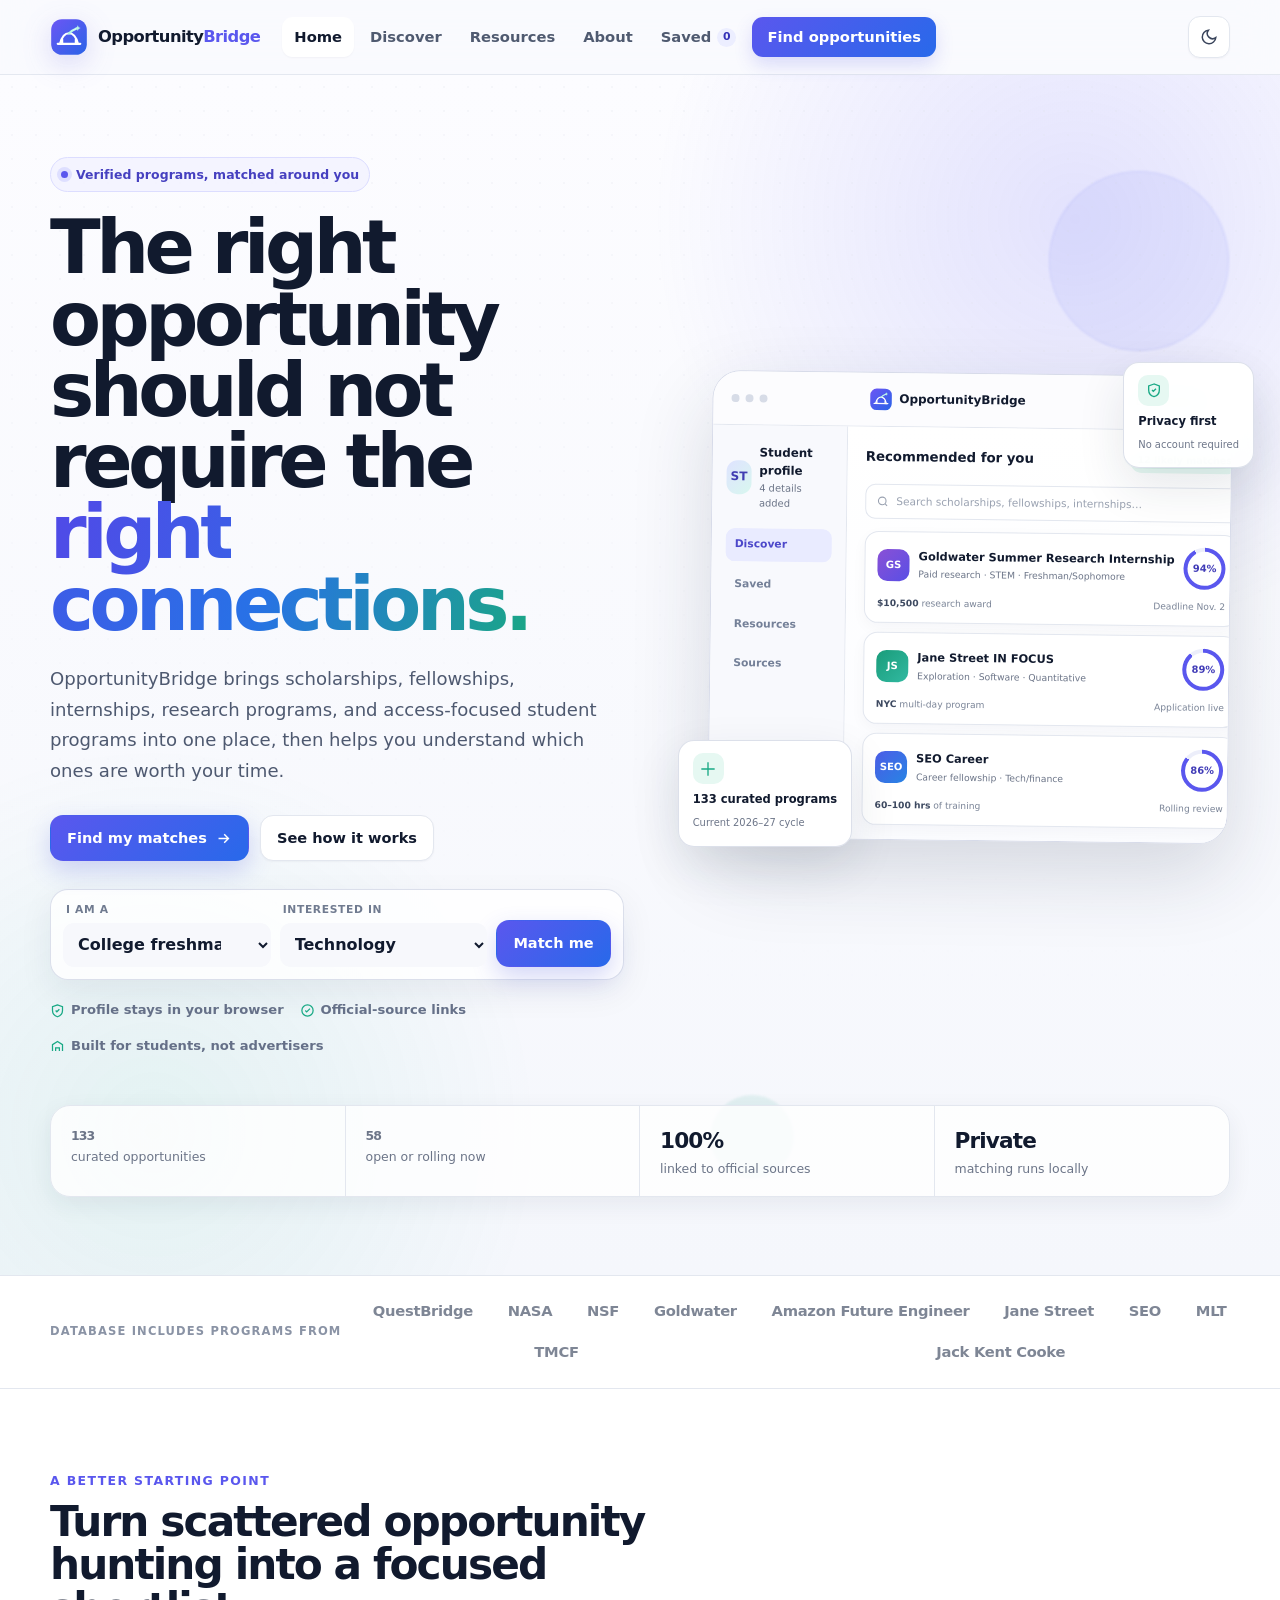
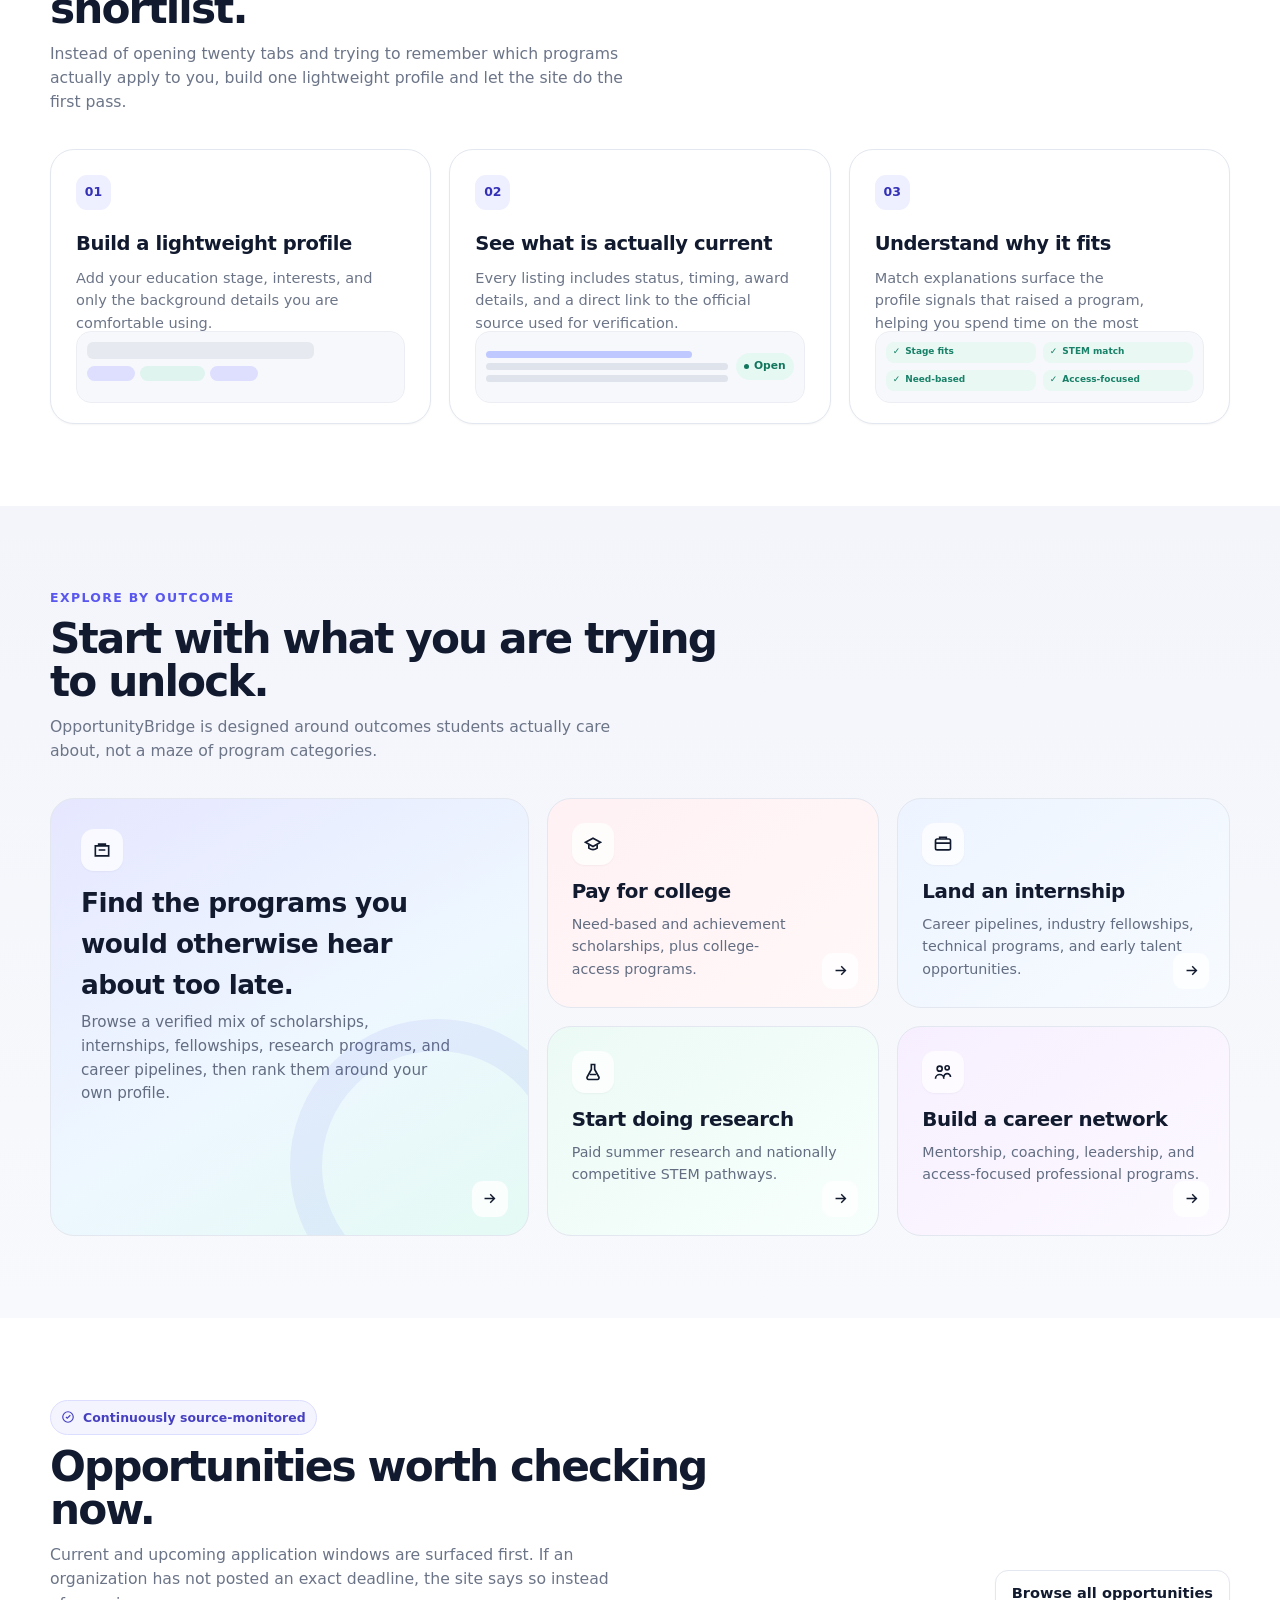
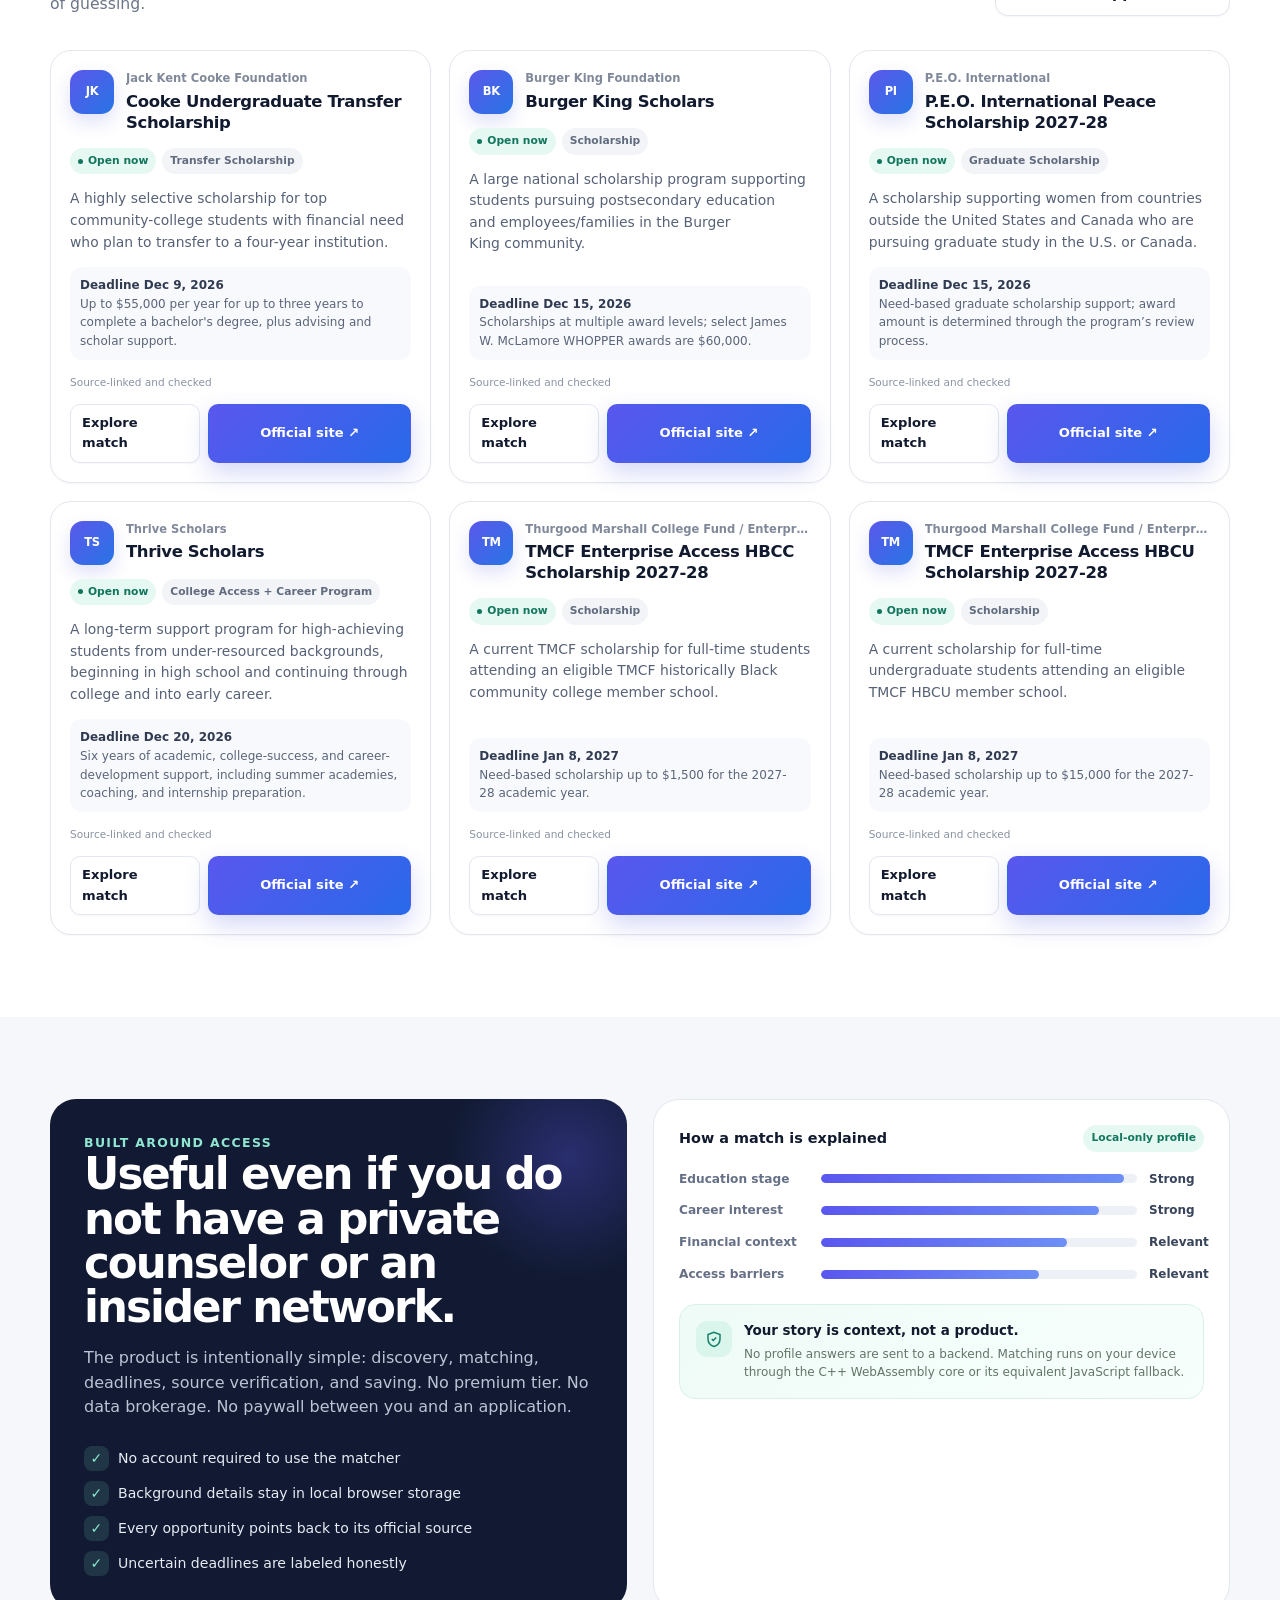
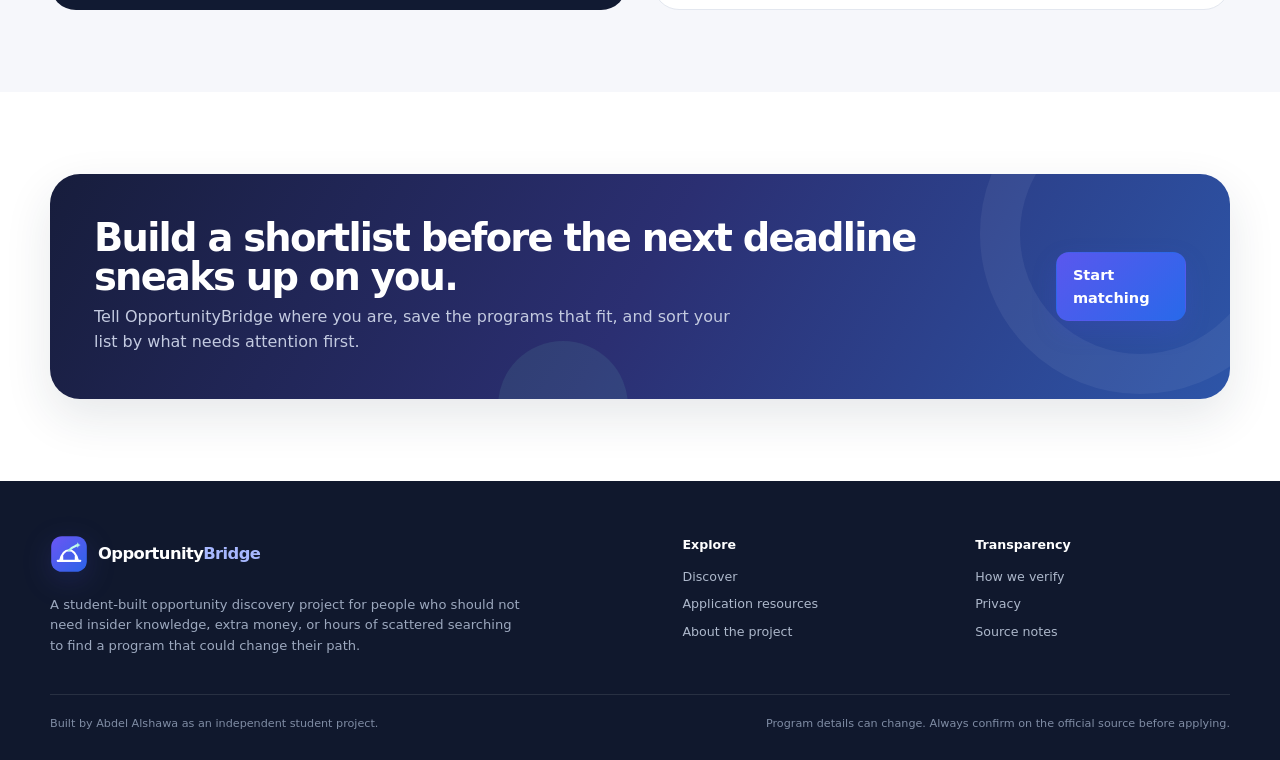
==== commit 634af96d: "Add files via upload Replace site with OpportunityBridge overhaul" ====
--- a/index.html
+++ b/index.html
@@ -5,6 +5,7 @@
   <meta name="viewport" content="width=device-width, initial-scale=1">
   <meta name="description" content="OpportunityBridge helps students discover verified scholarships, fellowships, internships, research programs, and college-access opportunities matched to their background and goals.">
   <meta name="theme-color" content="#5a57ee">
+  <script src="theme.js"></script>
   <title>OpportunityBridge | Find opportunities that fit you</title>
   <link rel="icon" href="favicon.svg" type="image/svg+xml">
   <link rel="stylesheet" href="styles.css">
@@ -75,7 +76,7 @@
         </div>
         <div class="floating-card bottom">
           <div class="float-icon"><svg viewBox="0 0 24 24" fill="none" stroke="currentColor" stroke-width="2"><path d="M12 2v20M2 12h20"/></svg></div>
-          <strong id="float-program-count">80 verified programs</strong><span>Current 2026–27 cycle</span>
+          <strong id="float-program-count">— curated programs</strong><span>Current 2026–27 cycle</span>
         </div>
         <div class="product-window">
           <div class="product-bar">
@@ -86,7 +87,7 @@
           <div class="product-body">
             <aside class="product-sidebar">
               <div class="mock-profile"><div class="mock-avatar">ST</div><div><strong>Student profile</strong><span>4 details added</span></div></div>
-              <div class="mock-nav"><span class="active">Discover</span><span>Saved</span><span>Deadlines</span><span>Resources</span></div>
+              <div class="mock-nav"><span class="active">Discover</span><span>Saved</span><span>Resources</span><span>Sources</span></div>
             </aside>
             <div class="mock-main">
               <div class="mock-main-head"><strong>Recommended for you</strong><span class="mock-chip">12 likely matches</span></div>
@@ -101,7 +102,7 @@
     </div>
 
     <div class="container stats-strip" aria-label="OpportunityBridge stats">
-      <div class="stat"><strong><span id="opportunity-count">80</span></strong><span>curated opportunities</span></div>
+      <div class="stat"><strong><span id="opportunity-count">—</span></strong><span>curated opportunities</span></div>
       <div class="stat"><strong><span id="open-count">—</span></strong><span>open or rolling now</span></div>
       <div class="stat"><strong>100%</strong><span>linked to official sources</span></div>
       <div class="stat"><strong>Private</strong><span>matching runs locally</span></div>
@@ -141,7 +142,7 @@
 
   <section class="section white">
     <div class="container">
-      <div class="section-head"><div class="section-copy"><div class="eyebrow"><svg viewBox="0 0 24 24" fill="none" stroke="currentColor" stroke-width="2"><circle cx="12" cy="12" r="9"/><path d="m8.5 12 2.2 2.2L16 9"/></svg> Verified September 4, 2026</div><h2>Opportunities worth checking now.</h2><p>Current and upcoming application windows are surfaced first. If an organization has not posted an exact deadline, the site says so instead of guessing.</p></div><a class="btn btn-secondary" href="discover.html">Browse all opportunities</a></div>
+      <div class="section-head"><div class="section-copy"><div class="eyebrow"><svg viewBox="0 0 24 24" fill="none" stroke="currentColor" stroke-width="2"><circle cx="12" cy="12" r="9"/><path d="m8.5 12 2.2 2.2L16 9"/></svg> Continuously source-monitored</div><h2>Opportunities worth checking now.</h2><p>Current and upcoming application windows are surfaced first. If an organization has not posted an exact deadline, the site says so instead of guessing.</p></div><a class="btn btn-secondary" href="discover.html">Browse all opportunities</a></div>
       <div class="featured-grid" id="featured-opportunities"></div>
     </div>
   </section>
@@ -149,7 +150,7 @@
   <section class="section">
     <div class="container access-split">
       <div class="access-copy"><div class="kicker" style="color:#8fe6d1">Built around access</div><h2>Useful even if you do not have a private counselor or an insider network.</h2><p>The product is intentionally simple: discovery, matching, deadlines, source verification, and saving. No premium tier. No data brokerage. No paywall between you and an application.</p><div class="access-list"><span><i>✓</i> No account required to use the matcher</span><span><i>✓</i> Background details stay in local browser storage</span><span><i>✓</i> Every opportunity points back to its official source</span><span><i>✓</i> Uncertain deadlines are labeled honestly</span></div></div>
-      <div class="access-visual"><div class="access-visual-head"><strong>How a match is explained</strong><span class="privacy-badge">Local-only profile</span></div><div class="match-logic"><div class="logic-row"><span>Education stage</span><div class="logic-track"><i style="width:96%"></i></div><b>Strong</b></div><div class="logic-row"><span>Career interest</span><div class="logic-track"><i style="width:88%"></i></div><b>Strong</b></div><div class="logic-row"><span>Financial context</span><div class="logic-track"><i style="width:78%"></i></div><b>Relevant</b></div><div class="logic-row"><span>Access barriers</span><div class="logic-track"><i style="width:69%"></i></div><b>Relevant</b></div></div><div class="privacy-card"><div class="privacy-icon"><svg viewBox="0 0 24 24" fill="none" stroke="currentColor" stroke-width="2"><path d="M12 3 4 6v6c0 5 3.4 8.7 8 10 4.6-1.3 8-5 8-10V6l-8-3Z"/><path d="m9 12 2 2 4-4"/></svg></div><div><strong>Your story is context, not a product.</strong><p>The current version sends no profile answers to a backend. Matching is done directly in JavaScript on your device.</p></div></div></div>
+      <div class="access-visual"><div class="access-visual-head"><strong>How a match is explained</strong><span class="privacy-badge">Local-only profile</span></div><div class="match-logic"><div class="logic-row"><span>Education stage</span><div class="logic-track"><i style="width:96%"></i></div><b>Strong</b></div><div class="logic-row"><span>Career interest</span><div class="logic-track"><i style="width:88%"></i></div><b>Strong</b></div><div class="logic-row"><span>Financial context</span><div class="logic-track"><i style="width:78%"></i></div><b>Relevant</b></div><div class="logic-row"><span>Access barriers</span><div class="logic-track"><i style="width:69%"></i></div><b>Relevant</b></div></div><div class="privacy-card"><div class="privacy-icon"><svg viewBox="0 0 24 24" fill="none" stroke="currentColor" stroke-width="2"><path d="M12 3 4 6v6c0 5 3.4 8.7 8 10 4.6-1.3 8-5 8-10V6l-8-3Z"/><path d="m9 12 2 2 4-4"/></svg></div><div><strong>Your story is context, not a product.</strong><p>No profile answers are sent to a backend. Matching runs on your device through the C++ WebAssembly core or its equivalent JavaScript fallback.</p></div></div></div>
     </div>
   </section>
 
@@ -172,6 +173,7 @@
 <div class="modal-backdrop" id="opportunity-modal" role="dialog" aria-modal="true" aria-label="Opportunity details"><div class="modal"><button class="modal-close" aria-label="Close details">×</button><div class="modal-content"></div></div></div>
 <div class="toast" id="toast" role="status" aria-live="polite"><div class="toast-icon"><svg viewBox="0 0 24 24" fill="none" stroke="currentColor" stroke-width="2"><path d="m5 13 4 4L19 7"/></svg></div><div><strong id="toast-title">Saved</strong><span id="toast-copy">Opportunity added to your list.</span></div></div>
 <script src="data.js"></script>
+<script src="verification.js"></script>
 <script src="app.js"></script>
 </body>
 </html>
--- a/styles.css
+++ b/styles.css
@@ -571,3 +571,110 @@
   .resource-hero-visual { grid-template-columns: 1fr; }
   .mini-tool.wide { grid-column: auto; }
 }
+
+/* OpportunityBridge V5: responsive match panel, themes, and diagnostics */
+:root { --header-h: 74px; color-scheme: light; }
+html[data-theme="dark"] {
+  color-scheme: dark;
+  --bg:#0c1220; --bg-deep:#111827; --surface:#131c2e; --surface-2:#172236; --ink:#edf2ff; --ink-soft:#c6d0e1; --muted:#91a0b8;
+  --line:#27344a; --line-strong:#34435d; --brand:#8d8aff; --brand-2:#5aa2ff; --brand-dark:#c0beff; --brand-soft:#25284f;
+  --mint:#45d0ad; --mint-soft:#123b35; --amber:#f2b852; --amber-soft:#3a2c12; --rose:#ff7f98; --rose-soft:#3d1e29;
+  --blue-soft:#172c4b; --violet:#b293ff; --violet-soft:#2d2347;
+  --shadow-xs:0 1px 2px rgba(0,0,0,.22); --shadow-sm:0 10px 28px rgba(0,0,0,.22); --shadow-md:0 20px 55px rgba(0,0,0,.30); --shadow-lg:0 32px 90px rgba(0,0,0,.42);
+}
+html[data-theme="dark"] body { background:var(--bg); color:var(--ink); }
+html[data-theme="dark"] .site-header { border-color:rgba(50,65,88,.8); background:rgba(12,18,32,.84); }
+html[data-theme="dark"] .nav-links > a { color:#a9b5ca; }
+html[data-theme="dark"] .nav-links > a:hover, html[data-theme="dark"] .nav-links > a.active { color:var(--ink); background:#192439; }
+html[data-theme="dark"] .hero, html[data-theme="dark"] .page-hero { background:linear-gradient(180deg,#101829,#0d1525); border-color:var(--line); }
+html[data-theme="dark"] .hero::before { opacity:.16; }
+html[data-theme="dark"] .hero-copy, html[data-theme="dark"] .page-hero p, html[data-theme="dark"] .section-head p, html[data-theme="dark"] .card-summary, html[data-theme="dark"] .modal-lead { color:var(--muted); }
+html[data-theme="dark"] .quick-match, html[data-theme="dark"] .product-window, html[data-theme="dark"] .step-card, html[data-theme="dark"] .opportunity-card, html[data-theme="dark"] .results-toolbar, html[data-theme="dark"] .filter-panel, html[data-theme="dark"] .hero-side-panel, html[data-theme="dark"] .resource-item, html[data-theme="dark"] .mini-tool, html[data-theme="dark"] .modal, html[data-theme="dark"] .source-controls, html[data-theme="dark"] .stats-strip { background:var(--surface); border-color:var(--line); }
+html[data-theme="dark"] .section.white, html[data-theme="dark"] .logo-strip { background:#0f1727; border-color:var(--line); }
+html[data-theme="dark"] .section.tint { background:linear-gradient(180deg,#111a2b,#0d1524); }
+html[data-theme="dark"] .product-bar, html[data-theme="dark"] .product-sidebar, html[data-theme="dark"] .mock-main, html[data-theme="dark"] .mock-card, html[data-theme="dark"] .mock-search, html[data-theme="dark"] .quick-field select, html[data-theme="dark"] .side-metric, html[data-theme="dark"] .field select, html[data-theme="dark"] .field input[type="text"], html[data-theme="dark"] .search-control, html[data-theme="dark"] .toolbar-controls select, html[data-theme="dark"] .toggle-button, html[data-theme="dark"] .btn-secondary, html[data-theme="dark"] .bookmark, html[data-theme="dark"] .modal-section, html[data-theme="dark"] .meta-box, html[data-theme="dark"] .match-reasons, html[data-theme="dark"] .sensitive-note, html[data-theme="dark"] .profile-group { background:var(--surface-2); color:var(--ink); border-color:var(--line); }
+html[data-theme="dark"] .filter-head { background:linear-gradient(145deg,#19243a,#152138); border-color:var(--line); }
+html[data-theme="dark"] .profile-progress::after, html[data-theme="dark"] .match-ring::after { background:var(--surface); }
+html[data-theme="dark"] .results-note { background:#302613; color:#f2d58e; border-color:#58441c; }
+html[data-theme="dark"] .pill-closed { background:#222c3d; color:#a5afc0; }
+html[data-theme="dark"] .tag, html[data-theme="dark"] .profile-chip { background:#202b3e; color:#bac5d7; }
+html[data-theme="dark"] .modal-footer { background:rgba(19,28,46,.95); border-color:var(--line); }
+html[data-theme="dark"] .modal-close { background:#172236; border-color:var(--line); color:#c4cee0; }
+html[data-theme="dark"] .toast { background:rgba(19,28,46,.97); border-color:var(--line); }
+html[data-theme="dark"] .nav-links { border-color:var(--line); }
+
+.theme-toggle { width:42px; height:42px; flex:0 0 auto; margin-left:auto; display:grid; place-items:center; border:1px solid var(--line); border-radius:12px; background:var(--surface); color:var(--ink-soft); box-shadow:var(--shadow-xs); }
+.theme-toggle:hover { color:var(--brand); border-color:var(--line-strong); }
+.theme-toggle svg { width:18px; height:18px; }
+.nav-links { margin-left:0; }
+
+/* Independent left-pane scrolling: page length no longer controls access to profile actions. */
+.filter-panel { top:calc(var(--header-h) + 16px); max-height:calc(100vh - var(--header-h) - 32px); display:flex; flex-direction:column; overflow:hidden; }
+.filter-head { flex:0 0 auto; }
+.filter-body { flex:1 1 auto; min-height:0; overflow-y:auto; overscroll-behavior:contain; scrollbar-width:thin; scrollbar-color:var(--line-strong) transparent; padding:18px; }
+.filter-actions-fixed { flex:0 0 auto; padding:12px 18px 16px; border-top:1px solid var(--line); background:var(--surface); box-shadow:0 -10px 24px rgba(31,42,68,.04); display:grid; grid-template-columns:1.15fr .85fr; gap:8px; }
+.filter-actions-fixed .btn { width:100%; }
+
+.profile-group { margin:0 0 13px; border:1px solid var(--line); border-radius:13px; background:#fbfcfe; overflow:hidden; }
+.profile-group summary { list-style:none; cursor:pointer; padding:11px 12px; display:flex; align-items:center; justify-content:space-between; gap:10px; color:var(--ink-soft); font-size:.76rem; font-weight:800; }
+.profile-group summary::-webkit-details-marker { display:none; }
+.profile-group summary::after { content:'+'; width:20px; height:20px; border-radius:7px; display:grid; place-items:center; background:var(--brand-soft); color:var(--brand); font-size:.86rem; }
+.profile-group[open] summary::after { content:'−'; }
+.profile-group summary small { margin-left:auto; color:var(--muted); font-size:.61rem; font-weight:700; }
+.profile-group > .check-list, .profile-group > .field { padding:0 12px 12px; }
+.compact-field { margin:0; }
+.two-col-checks { grid-template-columns:1fr 1fr; gap:8px 10px; }
+.chip-check-grid { display:grid; grid-template-columns:1fr 1fr; gap:7px; }
+.chip-check { display:block !important; margin:0 !important; }
+.chip-check input { position:absolute; opacity:0; pointer-events:none; }
+.chip-check span { display:block; border:1px solid var(--line); border-radius:10px; padding:7px 8px; background:var(--surface); color:var(--muted); font-size:.68rem; font-weight:700; text-align:center; transition:.15s ease; }
+.chip-check input:checked + span { border-color:#bfc0ff; color:var(--brand-dark); background:var(--brand-soft); box-shadow:inset 0 0 0 1px rgba(90,87,238,.08); }
+
+.diagnostics-toggle { margin-left:auto; }
+.diagnostics-panel { margin:0 0 14px; border:1px solid var(--line); border-radius:18px; background:var(--surface); padding:16px; box-shadow:var(--shadow-xs); }
+.diag-head { display:flex; align-items:center; justify-content:space-between; gap:14px; margin-bottom:13px; }
+.diag-head h3 { margin:3px 0 0; font-size:1rem; }
+.diag-grid { display:grid; grid-template-columns:repeat(4,minmax(0,1fr)); gap:9px; }
+.diag-metric { padding:11px; border:1px solid var(--line); border-radius:12px; background:var(--surface-2); min-width:0; }
+.diag-metric span { display:block; color:var(--muted); font-size:.65rem; }
+.diag-metric strong { display:block; margin-top:3px; font-size:.78rem; overflow-wrap:anywhere; }
+.diag-note { margin:11px 0 0; color:var(--muted); font-size:.69rem; }
+.diag-note code { font-family:ui-monospace,SFMono-Regular,Menlo,monospace; }
+.pill-attention { color:#c2415d; background:var(--rose-soft); }
+
+/* Centering/alignment consistency */
+.hero-side-panel, .side-metric, .results-toolbar, .opportunity-card { min-width:0; }
+.side-metric { display:flex; flex-direction:column; justify-content:center; min-height:76px; text-align:left; }
+.results-toolbar, .results-note, .diagnostics-panel, .results-grid { width:100%; }
+.card-title-wrap { min-width:0; flex:1; }
+.card-title-wrap h3 { overflow-wrap:anywhere; }
+.toolbar-controls > * { flex-shrink:0; }
+.search-wrap { flex:1 1 260px; }
+
+@media (max-width:1020px) {
+  :root { --header-h:74px; }
+  .filter-panel { position:fixed; inset:calc(var(--header-h) + 8px) 12px 12px; z-index:80; max-height:none; display:none; border-radius:20px; box-shadow:var(--shadow-lg); }
+  .filter-panel.mobile-open { display:flex; }
+  .filter-actions-fixed { position:relative; padding-bottom:max(14px,env(safe-area-inset-bottom)); }
+  .diagnostics-toggle { margin-left:0; }
+}
+@media (max-width:760px) {
+  :root { --header-h:66px; }
+  .theme-toggle { width:40px; height:40px; }
+  .nav-links { background:var(--surface); }
+  .two-col-checks, .chip-check-grid { grid-template-columns:1fr; }
+  .filter-actions-fixed { grid-template-columns:1fr 1fr; }
+  .diag-grid { grid-template-columns:1fr 1fr; }
+  .diag-head { align-items:flex-start; flex-direction:column; }
+  .toolbar-controls select, .toggle-button { flex:1 1 auto; }
+  .diagnostics-toggle { flex-basis:100%; justify-content:center; }
+}
+@media (max-width:430px) {
+  .filter-actions-fixed { grid-template-columns:1fr; }
+  .diag-grid { grid-template-columns:1fr; }
+}
+.filter-close { display:none; position:absolute; right:14px; top:13px; z-index:2; width:34px; height:34px; border:1px solid var(--line); border-radius:10px; background:var(--surface); color:var(--muted); font-size:1.25rem; line-height:1; }
+@media (max-width:1020px) {
+  .filter-close { display:grid; place-items:center; }
+  .filter-head { position:relative; padding-right:58px; }
+}
